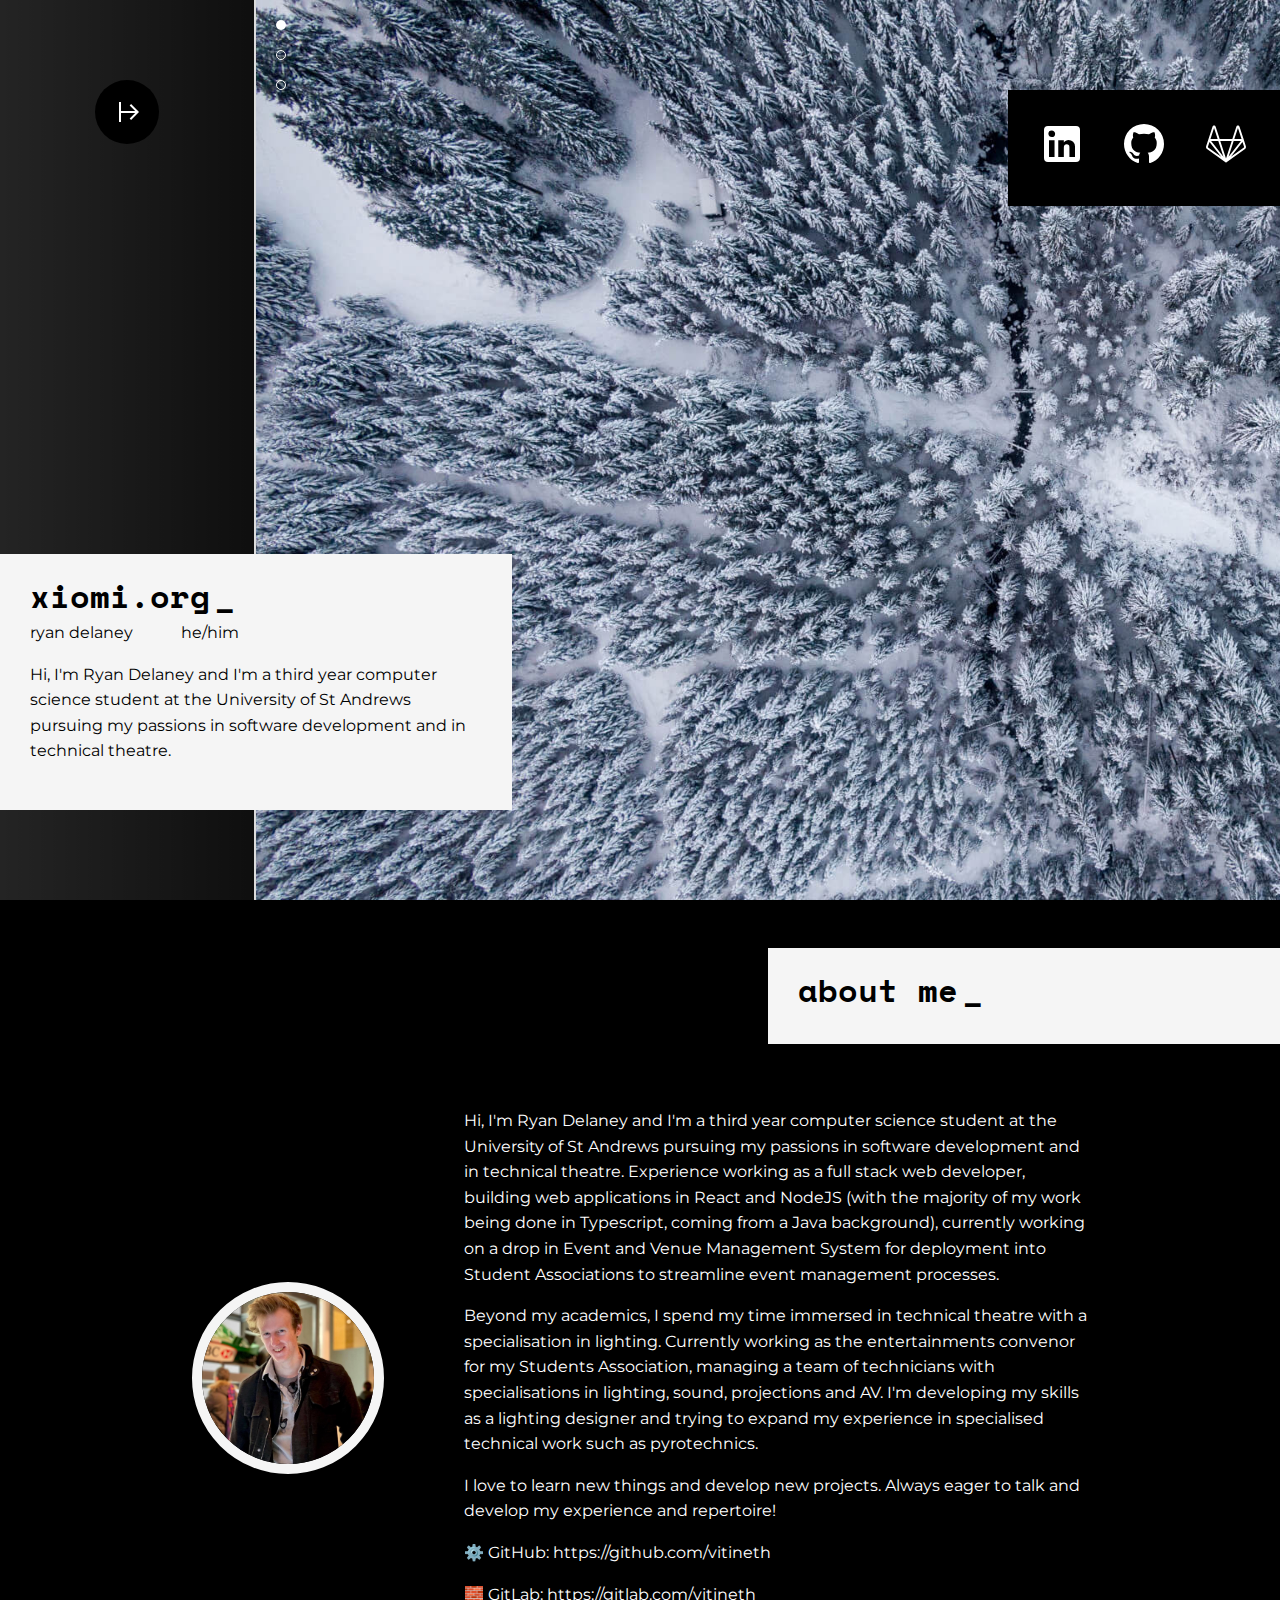
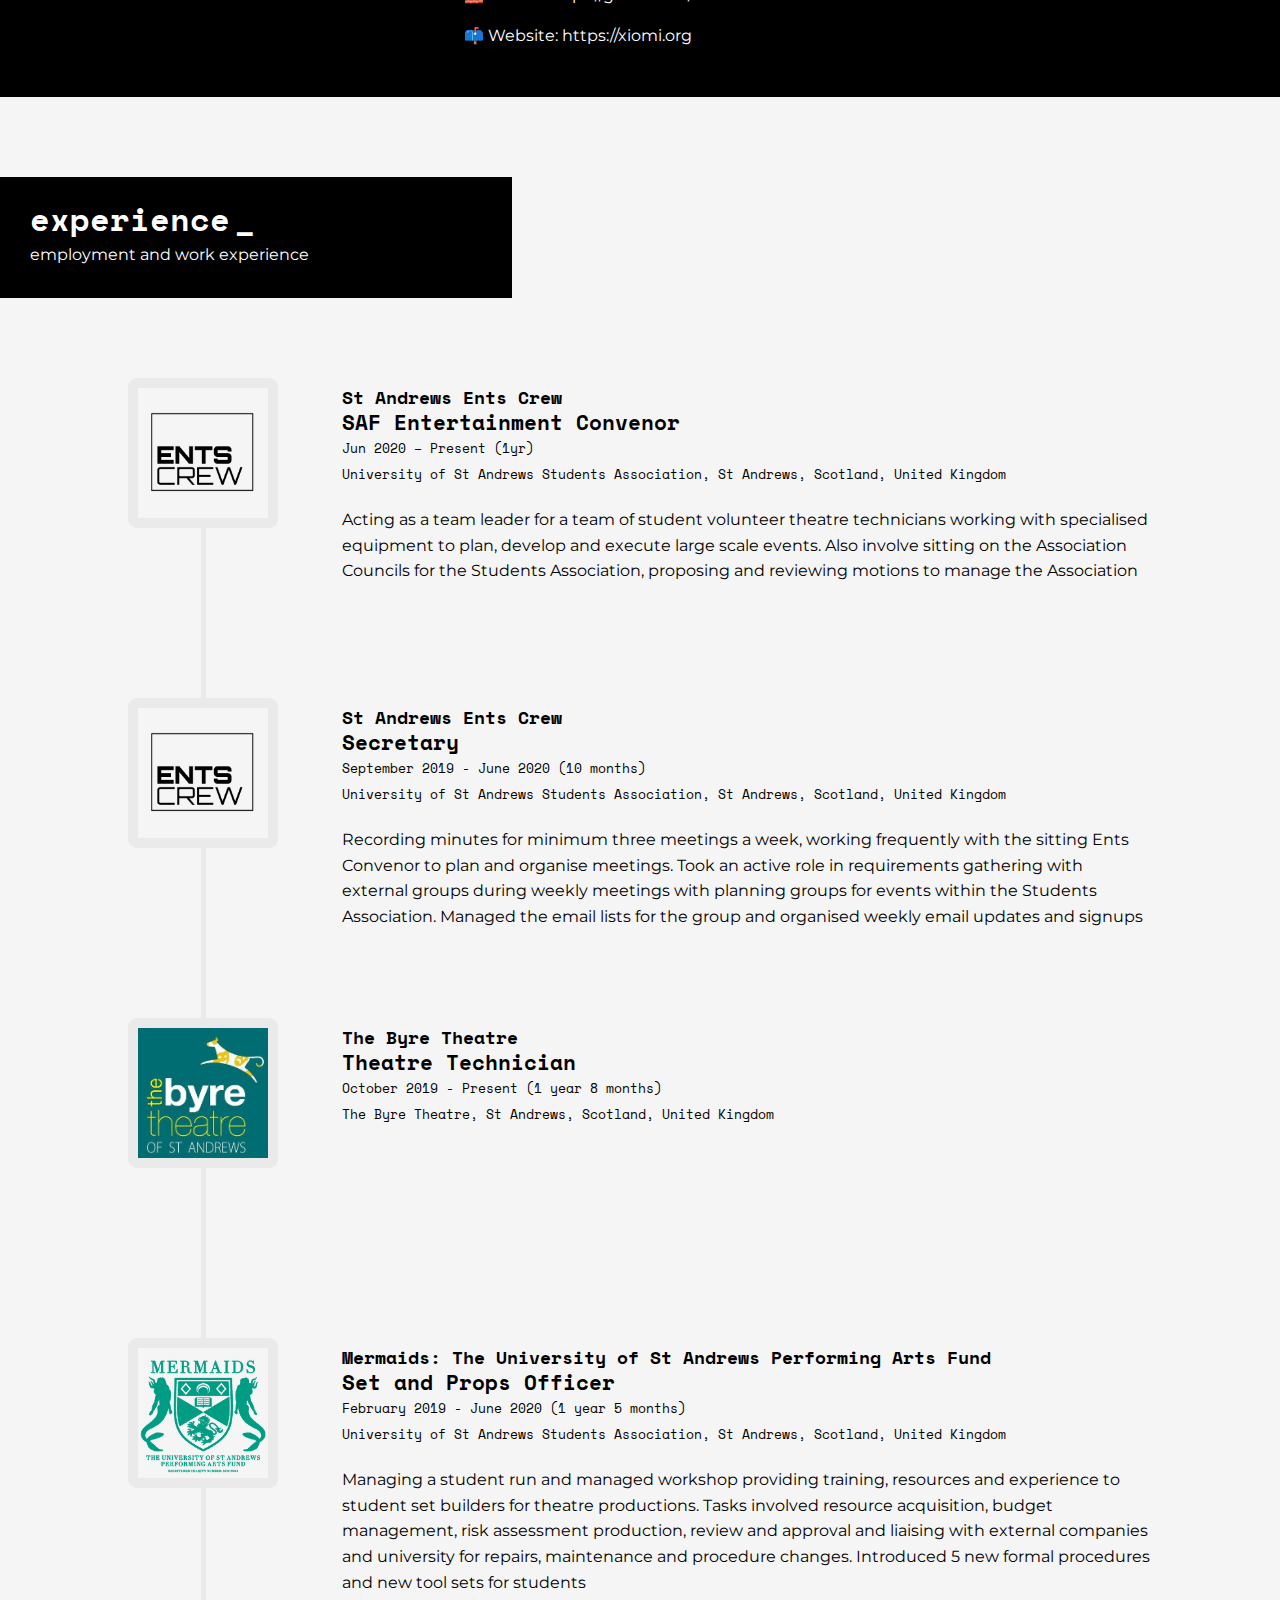
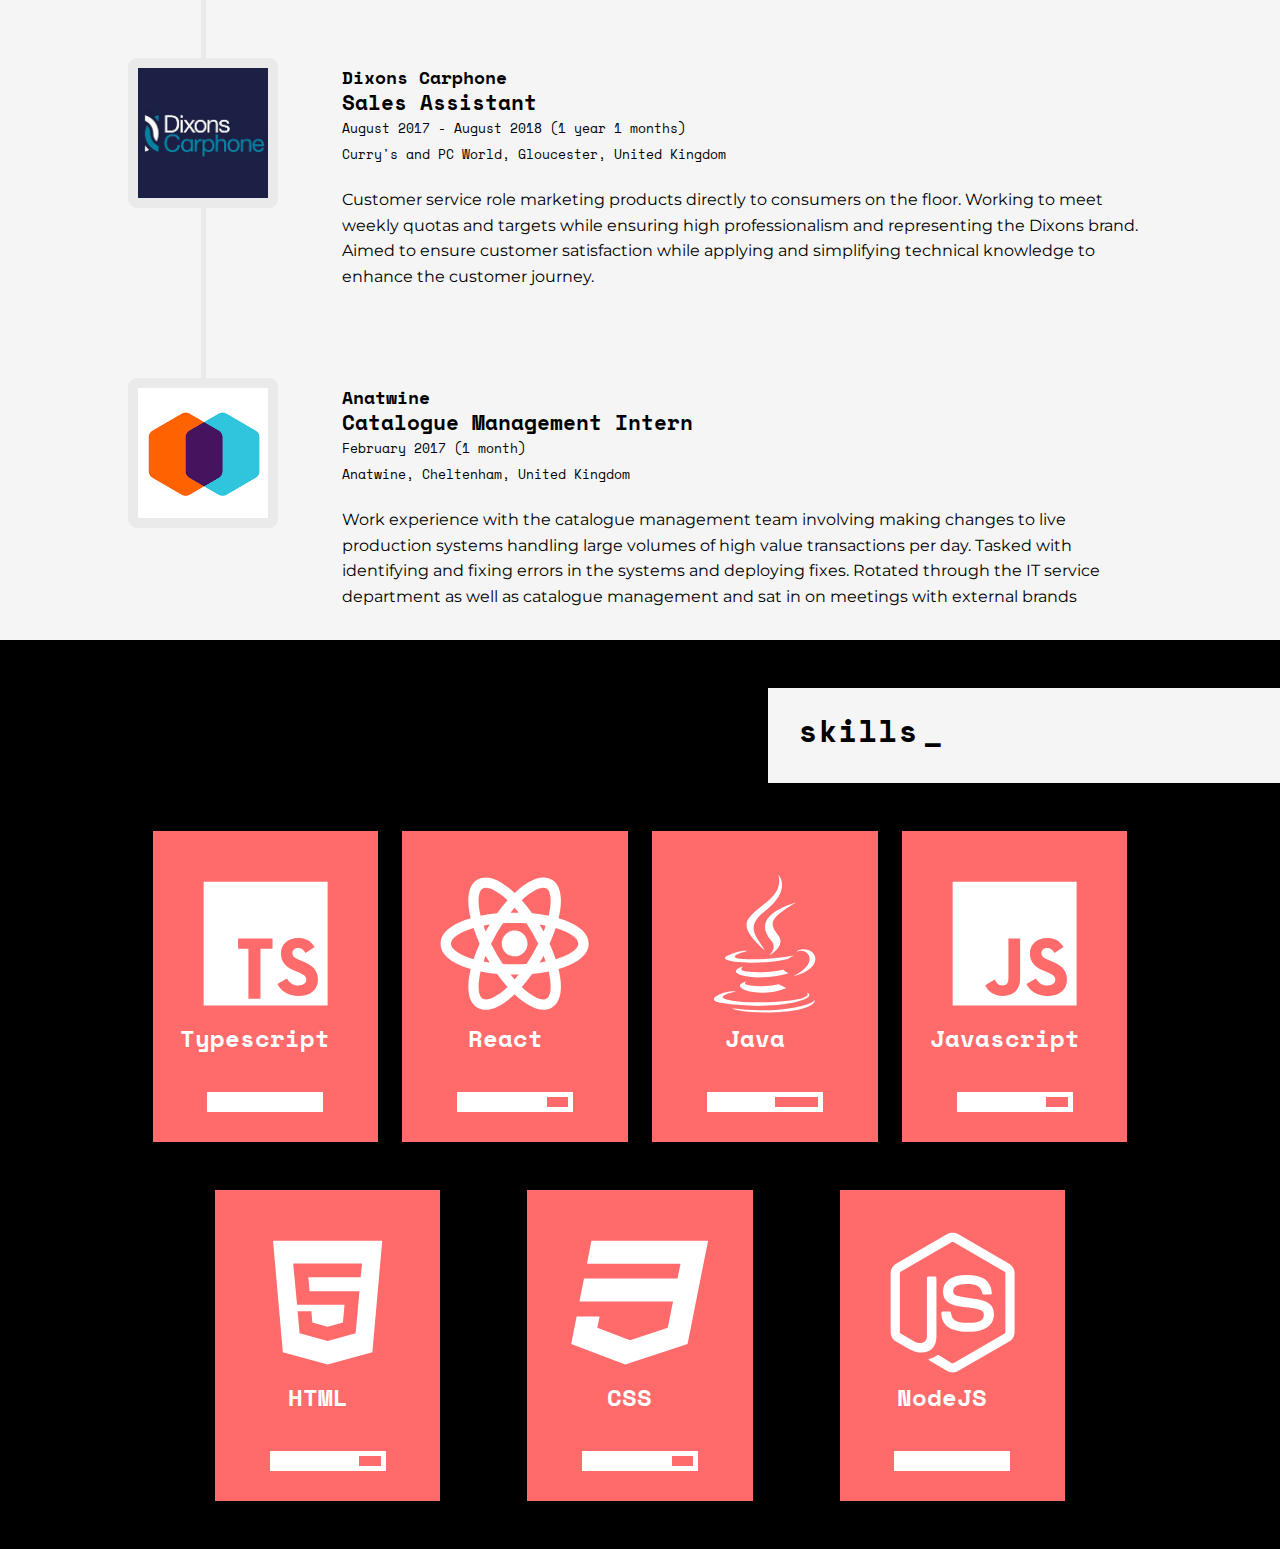
==== index.html @ 81f45e7d "initial import" ====
<!DOCTYPE html>

<html lang="en">

<head>
    <title>xiomi.org</title>
    <meta name="viewport" content="width=device-width, initial-scale=1">
    <link rel="stylesheet" href="css/index.css" />
    <link rel="preconnect" href="https://fonts.gstatic.com">
    <link href="https://fonts.googleapis.com/css2?family=Montserrat&family=Space+Mono:wght@400;700&display=swap"
        rel="stylesheet">

    <meta name="description"
        content="The landing page for xiomi.org, containing internal links to services and outbound links to externally provided systems and resources">

    <link rel="apple-touch-icon" sizes="180x180" href="/icons/apple-touch-icon.png?">
    <link rel="icon" type="image/png" sizes="32x32" href="/icons/favicon-32x32.png">
    <link rel="icon" type="image/png" sizes="16x16" href="/icons/favicon-16x16.png">
    <link rel="manifest" href="/icons/site.webmanifest">
    <link rel="mask-icon" href="/icons/safari-pinned-tab.svg" color="#0e0e0f">
    <link rel="shortcut icon" href="/icons/favicon.ico">
    <meta name="msapplication-TileColor" content="#0e0e0f">
    <meta name="msapplication-config" content="/icons/browserconfig.xml">
    <meta name="theme-color" content="#0e0e0f">

    <!-- Global site tag (gtag.js) - Google Analytics -->
    <!-- I got curious about visits because my stats were higher than expecting, hoping this will shed some light -->
    <script async src="https://www.googletagmanager.com/gtag/js?id=G-G4LJTQY73Q"></script>
    <script src="/js/gtm.js"></script>
</head>

<body>
    <div class="page home">
        <div class="carousel">
            <div class="cards">
                <div class="card next" data-link="card2" style="background-image: url('img/header-keyboard.png');">
                    <div class="arrow" onclick="change()">
                        <svg style="width:24px;height:24px" viewBox="0 0 20 24">
                            <path fill="white"
                                d="M4,2H2V22H4V13H18.17L12.67,18.5L14.08,19.92L22,12L14.08,4.08L12.67,5.5L18.17,11H4V2Z" />
                        </svg>
                    </div>
                    <div class="gradient"></div>
                    <div class="crossfade"></div>
                </div>
                <div class="card active" data-link="card1" style="background-image: url('img/header-winter.jpg');">
                    <div class="crossfade"></div>
                    <div class="dots">
                        <div class="dot active" data-link="card1"></div>
                        <div class="dot" data-link="card2"></div>
                        <div class="dot" data-link="card3"></div>
                    </div>
                </div>
            </div>
        </div>
        <div class="block">
            <h1 class="block">xiomi.org<span class="cursor">_</span></h1>
            <div class="small">
                <div>ryan delaney</div>
                <div>he/him</div>
            </div>
            <p>
                Hi, I'm Ryan Delaney and I'm a third year computer science student at the University of St Andrews
                pursuing my passions in software development and in technical theatre.
            </p>
        </div>
        <div class="links">
            <a aria-label="External link to LinkedIn, link body is a linkedin logo" href="https://linkedin.com/in/ryanjdelaney">
                <svg viewBox="0 0 24 24">
                    <path fill="currentColor"
                        d="M19 3A2 2 0 0 1 21 5V19A2 2 0 0 1 19 21H5A2 2 0 0 1 3 19V5A2 2 0 0 1 5 3H19M18.5 18.5V13.2A3.26 3.26 0 0 0 15.24 9.94C14.39 9.94 13.4 10.46 12.92 11.24V10.13H10.13V18.5H12.92V13.57C12.92 12.8 13.54 12.17 14.31 12.17A1.4 1.4 0 0 1 15.71 13.57V18.5H18.5M6.88 8.56A1.68 1.68 0 0 0 8.56 6.88C8.56 5.95 7.81 5.19 6.88 5.19A1.69 1.69 0 0 0 5.19 6.88C5.19 7.81 5.95 8.56 6.88 8.56M8.27 18.5V10.13H5.5V18.5H8.27Z" />
                </svg>
            </a>
            <a aria-label="External link to GitHub, link body is a github logo" href="https://github.com/vitineth">
                <svg viewBox="0 0 24 24">
                    <path fill="currentColor"
                        d="M12,2A10,10 0 0,0 2,12C2,16.42 4.87,20.17 8.84,21.5C9.34,21.58 9.5,21.27 9.5,21C9.5,20.77 9.5,20.14 9.5,19.31C6.73,19.91 6.14,17.97 6.14,17.97C5.68,16.81 5.03,16.5 5.03,16.5C4.12,15.88 5.1,15.9 5.1,15.9C6.1,15.97 6.63,16.93 6.63,16.93C7.5,18.45 8.97,18 9.54,17.76C9.63,17.11 9.89,16.67 10.17,16.42C7.95,16.17 5.62,15.31 5.62,11.5C5.62,10.39 6,9.5 6.65,8.79C6.55,8.54 6.2,7.5 6.75,6.15C6.75,6.15 7.59,5.88 9.5,7.17C10.29,6.95 11.15,6.84 12,6.84C12.85,6.84 13.71,6.95 14.5,7.17C16.41,5.88 17.25,6.15 17.25,6.15C17.8,7.5 17.45,8.54 17.35,8.79C18,9.5 18.38,10.39 18.38,11.5C18.38,15.32 16.04,16.16 13.81,16.41C14.17,16.72 14.5,17.33 14.5,18.26C14.5,19.6 14.5,20.68 14.5,21C14.5,21.27 14.66,21.59 15.17,21.5C19.14,20.16 22,16.42 22,12A10,10 0 0,0 12,2Z" />
                </svg>
            </a>
            <a aria-label="External link to GitLab, link body is a gitlab logo" href="https://gitlab.com/vitineth">
                <svg viewBox="0 0 24 24">
                    <path fill="currentColor"
                        d="M21.94 13.11L20.89 9.89C20.89 9.86 20.88 9.83 20.87 9.8L18.76 3.32C18.65 3 18.33 2.75 17.96 2.75C17.6 2.75 17.28 3 17.17 3.33L15.17 9.5H8.84L6.83 3.33C6.72 3 6.4 2.75 6.04 2.75H6.04C5.67 2.75 5.35 3 5.24 3.33L3.13 9.82C3.13 9.82 3.13 9.83 3.13 9.83L2.06 13.11C1.9 13.61 2.07 14.15 2.5 14.45L11.72 21.16C11.89 21.28 12.11 21.28 12.28 21.15L21.5 14.45C21.93 14.15 22.1 13.61 21.94 13.11M8.15 10.45L10.72 18.36L4.55 10.45M13.28 18.37L15.75 10.78L15.85 10.45H19.46L13.87 17.61M17.97 3.94L19.78 9.5H16.16M14.86 10.45L13.07 15.96L12 19.24L9.14 10.45M6.03 3.94L7.84 9.5H4.23M3.05 13.69C2.96 13.62 2.92 13.5 2.96 13.4L3.75 10.97L9.57 18.42M20.95 13.69L14.44 18.42L14.46 18.39L20.25 10.97L21.04 13.4C21.08 13.5 21.04 13.62 20.95 13.69" />
                </svg>
            </a>
        </div>
    </div>
    <div class="divider">
        <div class="block">
            <h1 class="block">about me<span class="cursor">_</span></h1>
        </div>
        <div class="content">
            <img src="img/profile.png" alt="Profile Picture: picture of a male smiling with blonde hair in warm orange lighting, black coat and gray shirt" />
            <div class="right">
                <p>
                    Hi, I'm Ryan Delaney and I'm a third year computer science student at the University of St Andrews
                    pursuing my passions in software development and in technical theatre. Experience working as a full
                    stack web developer, building web applications in React and NodeJS (with the majority of my work
                    being
                    done in Typescript, coming from a Java background), currently working on a drop in Event and Venue
                    Management System for deployment into Student Associations to streamline event management processes.
                </p>

                <p>
                    Beyond my academics, I spend my time immersed in technical theatre with a specialisation in
                    lighting.
                    Currently working as the entertainments convenor for my Students Association, managing a team of
                    technicians with specialisations in lighting, sound, projections and AV. I'm developing my skills as
                    a
                    lighting designer and trying to expand my experience in specialised technical work such as
                    pyrotechnics.
                </p>
                <p>
                    I love to learn new things and develop new projects. Always eager to talk and develop my experience
                    and
                    repertoire!
                </p>
                <p>
                    ⚙️ GitHub: https://github.com/vitineth
                </p>
                <p>
                    🧱 GitLab: https://gitlab.com/vitineth
                </p>
                <p>
                    📫 Website: https://xiomi.org
                </p>
            </div>
        </div>
    </div>
    <div class="page experience">
        <div class="block">
            <h1 class="block">experience<span class="cursor">_</span></h1>
            <div class="small">
                <div>employment and work experience</div>
            </div>
        </div>
        <div class="entry">
            <img src="img/ents-crew.png" alt="Ents Crew Logo: The words 'Ents Crew' in geometric font inside a black bordered rectangle" />
            <div class="line"></div>
            <div class="detail">
                <div class="position">
                    <div class="business">St Andrews Ents Crew</div>
                    <div class="position">SAF Entertainment Convenor</div>
                    <div class="duration">Jun 2020 – Present <span>(1yr)</span></div>
                    <div class="location">University of St Andrews Students Association, St Andrews, Scotland, United
                        Kingdom</div>
                </div>
                <div class="description">
                    Acting as a team leader for a team of student volunteer theatre technicians working with specialised
                    equipment to plan, develop and execute large scale events. Also involve sitting on the Association
                    Councils for the Students Association, proposing and reviewing motions to manage the Association
                </div>
            </div>
        </div>
        <div class="entry">
            <img src="img/ents-crew.png" alt="Ents Crew Logo: The words 'Ents Crew' in geometric font inside a black bordered rectangle" />
            <div class="line"></div>
            <div class="detail">
                <div class="position">
                    <div class="business">St Andrews Ents Crew</div>
                    <div class="position">Secretary</div>
                    <div class="duration">September 2019 - June 2020 <span>(10 months)</span></div>
                    <div class="location">University of St Andrews Students Association, St Andrews, Scotland, United
                        Kingdom</div>
                </div>
                <div class="description">
                    Recording minutes for minimum three meetings a week, working frequently with the sitting Ents
                    Convenor to plan and organise meetings. Took an active role in requirements gathering with external
                    groups during weekly meetings with planning groups for events within the Students Association.
                    Managed the email lists for the group and organised weekly email updates and signups
                </div>
            </div>
        </div>
        <div class="entry">
            <img src="img/byre.png" alt="Byre Theatre Logo: the words 'the byre theatre of st andrews' in white and green on a dark blue background and an simple illustration of an animal jumping over the text" />
            <div class="line"></div>
            <div class="detail">
                <div class="position">
                    <div class="business">The Byre Theatre</div>
                    <div class="position">Theatre Technician</div>
                    <div class="duration">October 2019 - Present <span>(1 year 8 months)</span></div>
                    <div class="location">The Byre Theatre, St Andrews, Scotland, United
                        Kingdom</div>
                </div>
                <div class="description"></div>
            </div>
        </div>
        <div class="entry">
            <img src="img/mermaids.png" alt="Mermaids Logo: the words Mermaids with the crest of the University of St Andrews bordered by two mermaids beneath" />
            <div class="line"></div>
            <div class="detail">
                <div class="position">
                    <div class="business">Mermaids: The University of St Andrews Performing Arts Fund</div>
                    <div class="position">Set and Props Officer</div>
                    <div class="duration">February 2019 - June 2020 <span>(1 year 5 months)</span></div>
                    <div class="location">University of St Andrews Students Association, St Andrews, Scotland, United
                        Kingdom</div>
                </div>
                <div class="description">
                    Managing a student run and managed workshop providing training, resources and experience to student
                    set builders for theatre productions. Tasks involved resource acquisition, budget management, risk
                    assessment production, review and approval and liaising with external companies and university for
                    repairs, maintenance and procedure changes. Introduced 5 new formal procedures and new tool sets for
                    students
                </div>
            </div>
        </div>
        <div class="entry">
            <img src="img/dixons.png" alt="Dixons Carphone Logo: the words Dixons Carphone in white and blue respectively and an illustration of lines in the two colours to the left" />
            <div class="line"></div>
            <div class="detail">
                <div class="position">
                    <div class="business">Dixons Carphone</div>
                    <div class="position">Sales Assistant</div>
                    <div class="duration">August 2017 - August 2018 <span>(1 year 1 months)</span></div>
                    <div class="location">Curry's and PC World, Gloucester, United Kingdom</div>
                </div>
                <div class="description">
                    Customer service role marketing products directly to consumers on the floor. Working to meet weekly
                    quotas and targets while ensuring high professionalism and representing the Dixons brand. Aimed to
                    ensure customer satisfaction while applying and simplifying technical knowledge to enhance the
                    customer journey.
                </div>
            </div>
        </div>
        <div class="entry">
            <img src="img/anatwine.png" alt="Anatwine Logo: two hexagons, one in orange an one in blue side by side with a portion overlapping in deep purple" />
            <div class="line"></div>
            <div class="detail">
                <div class="position">
                    <div class="business">Anatwine</div>
                    <div class="position">Catalogue Management Intern</div>
                    <div class="duration">February 2017 <span>(1 month)</span></div>
                    <div class="location">Anatwine, Cheltenham, United Kingdom</div>
                </div>
                <div class="description">
                    Work experience with the catalogue management team involving making changes to live production
                    systems handling large volumes of high value transactions per day. Tasked with identifying and
                    fixing errors in the systems and deploying fixes. Rotated through the IT service department as well
                    as catalogue management and sat in on meetings with external brands
                </div>
            </div>
        </div>
    </div>
    <div class="page skills">
        <div class="block">
            <h1 class="block">skills<span class="cursor">_</span></h1>
        </div>

        <div class="boxes">
            <div class="box">
                <svg viewBox="0 0 24 24">
                    <path fill="currentColor"
                        d="M3,3H21V21H3V3M13.71,17.86C14.21,18.84 15.22,19.59 16.8,19.59C18.4,19.59 19.6,18.76 19.6,17.23C19.6,15.82 18.79,15.19 17.35,14.57L16.93,14.39C16.2,14.08 15.89,13.87 15.89,13.37C15.89,12.96 16.2,12.64 16.7,12.64C17.18,12.64 17.5,12.85 17.79,13.37L19.1,12.5C18.55,11.54 17.77,11.17 16.7,11.17C15.19,11.17 14.22,12.13 14.22,13.4C14.22,14.78 15.03,15.43 16.25,15.95L16.67,16.13C17.45,16.47 17.91,16.68 17.91,17.26C17.91,17.74 17.46,18.09 16.76,18.09C15.93,18.09 15.45,17.66 15.09,17.06L13.71,17.86M13,11.25H8V12.75H9.5V20H11.25V12.75H13V11.25Z" />
                </svg>
                <h2>Typescript<span class="cursor">_</span></h2>
                <div class="meter m5"></div>
            </div>
            <div class="box">
                <svg viewBox="0 0 24 24">
                    <path fill="currentColor"
                        d="M12,10.11C13.03,10.11 13.87,10.95 13.87,12C13.87,13 13.03,13.85 12,13.85C10.97,13.85 10.13,13 10.13,12C10.13,10.95 10.97,10.11 12,10.11M7.37,20C8,20.38 9.38,19.8 10.97,18.3C10.45,17.71 9.94,17.07 9.46,16.4C8.64,16.32 7.83,16.2 7.06,16.04C6.55,18.18 6.74,19.65 7.37,20M8.08,14.26L7.79,13.75C7.68,14.04 7.57,14.33 7.5,14.61C7.77,14.67 8.07,14.72 8.38,14.77C8.28,14.6 8.18,14.43 8.08,14.26M14.62,13.5L15.43,12L14.62,10.5C14.32,9.97 14,9.5 13.71,9.03C13.17,9 12.6,9 12,9C11.4,9 10.83,9 10.29,9.03C10,9.5 9.68,9.97 9.38,10.5L8.57,12L9.38,13.5C9.68,14.03 10,14.5 10.29,14.97C10.83,15 11.4,15 12,15C12.6,15 13.17,15 13.71,14.97C14,14.5 14.32,14.03 14.62,13.5M12,6.78C11.81,7 11.61,7.23 11.41,7.5C11.61,7.5 11.8,7.5 12,7.5C12.2,7.5 12.39,7.5 12.59,7.5C12.39,7.23 12.19,7 12,6.78M12,17.22C12.19,17 12.39,16.77 12.59,16.5C12.39,16.5 12.2,16.5 12,16.5C11.8,16.5 11.61,16.5 11.41,16.5C11.61,16.77 11.81,17 12,17.22M16.62,4C16,3.62 14.62,4.2 13.03,5.7C13.55,6.29 14.06,6.93 14.54,7.6C15.36,7.68 16.17,7.8 16.94,7.96C17.45,5.82 17.26,4.35 16.62,4M15.92,9.74L16.21,10.25C16.32,9.96 16.43,9.67 16.5,9.39C16.23,9.33 15.93,9.28 15.62,9.23C15.72,9.4 15.82,9.57 15.92,9.74M17.37,2.69C18.84,3.53 19,5.74 18.38,8.32C20.92,9.07 22.75,10.31 22.75,12C22.75,13.69 20.92,14.93 18.38,15.68C19,18.26 18.84,20.47 17.37,21.31C15.91,22.15 13.92,21.19 12,19.36C10.08,21.19 8.09,22.15 6.62,21.31C5.16,20.47 5,18.26 5.62,15.68C3.08,14.93 1.25,13.69 1.25,12C1.25,10.31 3.08,9.07 5.62,8.32C5,5.74 5.16,3.53 6.62,2.69C8.09,1.85 10.08,2.81 12,4.64C13.92,2.81 15.91,1.85 17.37,2.69M17.08,12C17.42,12.75 17.72,13.5 17.97,14.26C20.07,13.63 21.25,12.73 21.25,12C21.25,11.27 20.07,10.37 17.97,9.74C17.72,10.5 17.42,11.25 17.08,12M6.92,12C6.58,11.25 6.28,10.5 6.03,9.74C3.93,10.37 2.75,11.27 2.75,12C2.75,12.73 3.93,13.63 6.03,14.26C6.28,13.5 6.58,12.75 6.92,12M15.92,14.26C15.82,14.43 15.72,14.6 15.62,14.77C15.93,14.72 16.23,14.67 16.5,14.61C16.43,14.33 16.32,14.04 16.21,13.75L15.92,14.26M13.03,18.3C14.62,19.8 16,20.38 16.62,20C17.26,19.65 17.45,18.18 16.94,16.04C16.17,16.2 15.36,16.32 14.54,16.4C14.06,17.07 13.55,17.71 13.03,18.3M8.08,9.74C8.18,9.57 8.28,9.4 8.38,9.23C8.07,9.28 7.77,9.33 7.5,9.39C7.57,9.67 7.68,9.96 7.79,10.25L8.08,9.74M10.97,5.7C9.38,4.2 8,3.62 7.37,4C6.74,4.35 6.55,5.82 7.06,7.96C7.83,7.8 8.64,7.68 9.46,7.6C9.94,6.93 10.45,6.29 10.97,5.7Z" />
                </svg>
                <h2>React<span class="cursor">_</span></h2>
                <div class="meter m4"></div>
            </div>
            <div class="box">
                <svg viewBox="0 0 24 24">
                    <path fill="currentColor"
                        d="M16.5,6.08C16.5,6.08 9.66,7.79 12.94,11.56C13.91,12.67 12.69,13.67 12.69,13.67C12.69,13.67 15.14,12.42 14,10.82C12.94,9.35 12.14,8.62 16.5,6.08M12.03,7.28C16.08,4.08 14,2 14,2C14.84,5.3 11.04,6.3 9.67,8.36C8.73,9.76 10.13,11.27 12,13C11.29,11.3 8.78,9.84 12.03,7.28M9.37,17.47C6.29,18.33 11.25,20.1 15.16,18.43C14.78,18.28 14.41,18.1 14.06,17.89C12.7,18.2 11.3,18.26 9.92,18.07C8.61,17.91 9.37,17.47 9.37,17.47M14.69,15.79C12.94,16.17 11.13,16.26 9.35,16.05C8.04,15.92 8.9,15.28 8.9,15.28C5.5,16.41 10.78,17.68 15.5,16.3C15.21,16.19 14.93,16 14.69,15.79M18.11,19.09C18.11,19.09 18.68,19.56 17.5,19.92C15.22,20.6 8.07,20.81 6.09,19.95C5.38,19.64 6.72,19.21 7.14,19.12C7.37,19.06 7.6,19.04 7.83,19.04C7.04,18.5 2.7,20.14 5.64,20.6C13.61,21.9 20.18,20 18.11,19.09M15.37,14.23C15.66,14.04 15.97,13.88 16.29,13.74C16.29,13.74 14.78,14 13.27,14.14C11.67,14.3 10.06,14.32 8.46,14.2C6.11,13.89 9.75,13 9.75,13C8.65,13 7.57,13.26 6.59,13.75C4.54,14.75 11.69,15.2 15.37,14.23M16.27,16.65C16.25,16.69 16.23,16.72 16.19,16.75C21.2,15.44 19.36,12.11 16.96,12.94C16.83,13 16.72,13.08 16.65,13.19C16.79,13.14 16.93,13.1 17.08,13.07C18.28,12.83 20,14.7 16.27,16.65M16.4,21.26C13.39,21.78 10.31,21.82 7.28,21.4C7.28,21.4 7.74,21.78 10.09,21.93C13.69,22.16 19.22,21.8 19.35,20.1C19.38,20.11 19.12,20.75 16.4,21.26Z" />
                </svg>
                <h2>Java<span class="cursor">_</span></h2>
                <div class="meter m3"></div>
            </div>
            <div class="box">
                <svg viewBox="0 0 24 24">
                    <path fill="currentColor"
                        d="M3,3H21V21H3V3M7.73,18.04C8.13,18.89 8.92,19.59 10.27,19.59C11.77,19.59 12.8,18.79 12.8,17.04V11.26H11.1V17C11.1,17.86 10.75,18.08 10.2,18.08C9.62,18.08 9.38,17.68 9.11,17.21L7.73,18.04M13.71,17.86C14.21,18.84 15.22,19.59 16.8,19.59C18.4,19.59 19.6,18.76 19.6,17.23C19.6,15.82 18.79,15.19 17.35,14.57L16.93,14.39C16.2,14.08 15.89,13.87 15.89,13.37C15.89,12.96 16.2,12.64 16.7,12.64C17.18,12.64 17.5,12.85 17.79,13.37L19.1,12.5C18.55,11.54 17.77,11.17 16.7,11.17C15.19,11.17 14.22,12.13 14.22,13.4C14.22,14.78 15.03,15.43 16.25,15.95L16.67,16.13C17.45,16.47 17.91,16.68 17.91,17.26C17.91,17.74 17.46,18.09 16.76,18.09C15.93,18.09 15.45,17.66 15.09,17.06L13.71,17.86Z" />
                </svg>
                <h2>Javascript<span class="cursor">_</span></h2>
                <div class="meter m4"></div>
            </div>

            <div class="box">
                <svg viewBox="0 0 24 24">
                    <path fill="currentColor"
                        d="M12,17.56L16.07,16.43L16.62,10.33H9.38L9.2,8.3H16.8L17,6.31H7L7.56,12.32H14.45L14.22,14.9L12,15.5L9.78,14.9L9.64,13.24H7.64L7.93,16.43L12,17.56M4.07,3H19.93L18.5,19.2L12,21L5.5,19.2L4.07,3Z" />
                </svg>
                <h2>HTML<span class="cursor">_</span></h2>
                <div class="meter m4"></div>
            </div>
            <div class="box">
                <svg viewBox="0 0 24 24">
                    <path fill="currentColor"
                        d="M5,3L4.35,6.34H17.94L17.5,8.5H3.92L3.26,11.83H16.85L16.09,15.64L10.61,17.45L5.86,15.64L6.19,14H2.85L2.06,18L9.91,21L18.96,18L20.16,11.97L20.4,10.76L21.94,3H5Z" />
                </svg>
                <h2>CSS<span class="cursor">_</span></h2>
                <div class="meter m4"></div>
            </div>
            <div class="box">
                <svg viewBox="0 0 24 24">
                    <path fill="currentColor"
                        d="M12,1.85C11.73,1.85 11.45,1.92 11.22,2.05L3.78,6.35C3.3,6.63 3,7.15 3,7.71V16.29C3,16.85 3.3,17.37 3.78,17.65L5.73,18.77C6.68,19.23 7,19.24 7.44,19.24C8.84,19.24 9.65,18.39 9.65,16.91V8.44C9.65,8.32 9.55,8.22 9.43,8.22H8.5C8.37,8.22 8.27,8.32 8.27,8.44V16.91C8.27,17.57 7.59,18.22 6.5,17.67L4.45,16.5C4.38,16.45 4.34,16.37 4.34,16.29V7.71C4.34,7.62 4.38,7.54 4.45,7.5L11.89,3.21C11.95,3.17 12.05,3.17 12.11,3.21L19.55,7.5C19.62,7.54 19.66,7.62 19.66,7.71V16.29C19.66,16.37 19.62,16.45 19.55,16.5L12.11,20.79C12.05,20.83 11.95,20.83 11.88,20.79L10,19.65C9.92,19.62 9.84,19.61 9.79,19.64C9.26,19.94 9.16,20 8.67,20.15C8.55,20.19 8.36,20.26 8.74,20.47L11.22,21.94C11.46,22.08 11.72,22.15 12,22.15C12.28,22.15 12.54,22.08 12.78,21.94L20.22,17.65C20.7,17.37 21,16.85 21,16.29V7.71C21,7.15 20.7,6.63 20.22,6.35L12.78,2.05C12.55,1.92 12.28,1.85 12,1.85M14,8C11.88,8 10.61,8.89 10.61,10.39C10.61,12 11.87,12.47 13.91,12.67C16.34,12.91 16.53,13.27 16.53,13.75C16.53,14.58 15.86,14.93 14.3,14.93C12.32,14.93 11.9,14.44 11.75,13.46C11.73,13.36 11.64,13.28 11.53,13.28H10.57C10.45,13.28 10.36,13.37 10.36,13.5C10.36,14.74 11.04,16.24 14.3,16.24C16.65,16.24 18,15.31 18,13.69C18,12.08 16.92,11.66 14.63,11.35C12.32,11.05 12.09,10.89 12.09,10.35C12.09,9.9 12.29,9.3 14,9.3C15.5,9.3 16.09,9.63 16.32,10.66C16.34,10.76 16.43,10.83 16.53,10.83H17.5C17.55,10.83 17.61,10.81 17.65,10.76C17.69,10.72 17.72,10.66 17.7,10.6C17.56,8.82 16.38,8 14,8Z" />
                </svg>
                <h2>NodeJS<span class="cursor">_</span></h2>
                <div class="meter m5"></div>
            </div>
        </div>
    </div>

    <script src="js/index.js" defer></script>
</body>

</html>
---- css/index.css ----
body,
html {
  margin: 0;
  padding: 0;
  font-family: "Montserrat", sans-serif;
  line-height: 160%;
  background-color: #f5f5f5;
}

* {
  box-sizing: border-box;
}

h1,
h2,
h3,
h4,
h5,
h6 {
  font-family: "Space Mono", monospace;
  margin: 0;
}

div.block {
  background-color: #f5f5f5;
  padding: 30px;
  width: 40%;
}
div.block h1 {
  padding: 0;
  margin: 0;
  margin-bottom: 10px;
}
div.block .small {
  display: flex;
}
div.block .small > div {
  margin-right: 3pc;
}

@keyframes flash {
  0% {
    color: transparent;
  }
  25% {
    color: inherit;
  }
  50% {
    color: transparent;
  }
  75% {
    color: inherit;
  }
  100% {
    color: transparent;
  }
}
span.cursor {
  margin-left: 5px;
  animation-name: flash;
  animation-duration: 2s;
  animation-iteration-count: infinite;
  animation-timing-function: ease-in-out;
}

div.divider {
  background: black;
  color: white;
  position: relative;
}
div.divider > div.block {
  color: black;
  position: absolute;
  right: 0;
  top: 3pc;
}
div.divider > div.content {
  padding: 12pc 0;
  padding-bottom: 2pc;
  width: 70%;
  margin: 0 auto;
  display: flex;
  align-items: center;
}
div.divider > div.content img {
  width: 15vw;
  height: auto;
  border-radius: 100%;
  border: 10px solid #f5f5f5;
  margin-right: 5pc;
}

.page {
  width: 100%;
}
.page.home {
  position: relative;
}
.page.home div.block {
  position: absolute;
  bottom: 10%;
  min-height: 22%;
  z-index: 3;
}
.page.home div.links {
  background: black;
  position: absolute;
  right: 0;
  top: 10%;
  display: inline-block;
  padding: 30px;
  z-index: 3;
}
.page.home div.links a {
  color: white;
  text-decoration: none;
  margin-right: 30px;
}
.page.home div.links a:last-child {
  margin-right: 0;
}
.page.home div.links a svg {
  width: 3pc;
}
.page.home .carousel {
  width: 100%;
}
.page.home .carousel .cards {
  position: relative;
  width: 100%;
  height: 100vh;
  overflow: hidden;
  display: flex;
}
.page.home .carousel .cards .card {
  height: 100%;
  background-size: cover;
  position: relative;
}
.page.home .carousel .cards .card .crossfade {
  position: absolute;
  background-size: cover;
  top: 0;
  left: 0;
  width: 100%;
  height: 100%;
  z-index: 2;
  opacity: 0;
}
.page.home .carousel .cards .card.active {
  width: 80vw;
  display: inline-block;
}
.page.home .carousel .cards .card.active .dots {
  position: absolute;
  top: 20px;
  left: 20px;
  z-index: 4;
}
.page.home .carousel .cards .card.active .dots .dot {
  width: 10px;
  height: 10px;
  border: 1px solid white;
  border-radius: 100%;
  margin-bottom: 20px;
}
.page.home .carousel .cards .card.active .dots .dot.active {
  border-color: transparent;
  background-color: white;
}
.page.home .carousel .cards .card.next {
  width: 20vw;
  display: inline-flex;
  align-items: flex-start;
  justify-content: center;
  border-right: 2px solid gainsboro;
}
.page.home .carousel .cards .card.next > div.gradient {
  position: absolute;
  top: 0;
  left: 0;
  width: 100%;
  height: 100%;
  z-index: 3;
  background: linear-gradient(to left, rgba(0, 0, 0, 0.6), transparent);
}
.page.home .carousel .cards .card.next > div.arrow {
  z-index: 10;
  margin-top: 5pc;
  background-color: black;
  padding: 20px;
  border-radius: 100%;
  display: flex;
  align-items: center;
  justify-content: center;
  cursor: pointer;
}
.page.home .carousel .cards .card.next > div.arrow:hover {
  background-color: white;
}
.page.home .carousel .cards .card.next > div.arrow:hover svg path {
  fill: black;
}
.page.experience div.block {
  background-color: black;
  color: white;
  margin: 5pc 0;
}
.page.experience .entry {
  display: flex;
  width: 80%;
  margin: 0 auto;
  position: relative;
  min-height: 20pc;
  padding-bottom: 30px;
}
.page.experience .entry:last-child {
  min-height: unset;
}
.page.experience .entry:last-child .line {
  display: none;
}
.page.experience .entry > img {
  width: 150px;
  height: 150px;
  border: 10px solid #eaeaea;
  border-radius: 6%;
  margin-right: 4pc;
  z-index: 1;
  background: #f5f5f5;
}
.page.experience .entry .detail {
  margin-top: 7px;
}
.page.experience .entry .detail > .position {
  margin-bottom: 20px;
}
.page.experience .entry .detail > .position .business,
.page.experience .entry .detail > .position .position,
.page.experience .entry .detail > .position .duration,
.page.experience .entry .detail > .position .location {
  font-family: "Space Mono", monospace;
  font-size: 0.8em;
}
.page.experience .entry .detail > .position .business {
  font-weight: bold;
  font-size: 1.15em;
}
.page.experience .entry .detail > .position .position {
  font-weight: bold;
  font-size: 1.3em;
}
.page.experience .entry .line {
  position: absolute;
  height: 100%;
  width: 5px;
  background: #eaeaea;
  z-index: 0;
  left: calc((150px / 2) - (5px / 2));
}
.page.skills {
  display: flex;
  flex-direction: column;
  color: white;
  background: black;
}
.page.skills > div.block {
  align-self: flex-end;
  margin: 3pc 0;
  color: black;
}
.page.skills .boxes {
  display: flex;
  flex-direction: row;
  flex-wrap: wrap;
  justify-content: space-evenly;
  width: 80%;
  margin: 0 auto;
}
.page.skills .boxes .box {
  width: 22%;
  background: #ff6b6b;
  padding: 30px;
  display: flex;
  flex-direction: column;
  align-items: center;
  justify-content: center;
  margin-bottom: 3pc;
  transition: background 0.5s ease-in-out, color 0.5s ease-in-out;
}
.page.skills .boxes .box .cursor {
  visibility: hidden;
}
.page.skills .boxes .box:hover {
  background: white;
  color: black;
}
.page.skills .boxes .box:hover .cursor {
  visibility: visible;
}
.page.skills .boxes .box:hover .meter {
  border-color: black;
}
.page.skills .boxes .box:hover .meter::after {
  background: black;
}
.page.skills .boxes .box .meter {
  border: 5px solid;
  border-color: white;
  transition: border-color 0.5s ease-in-out;
  width: 70%;
  height: 20px;
  margin-top: 40px;
  position: relative;
}
.page.skills .boxes .box .meter::after {
  content: "";
  display: inline-block;
  height: 100%;
  top: 0;
  left: 0;
  position: absolute;
  background: white;
  transition: background 0.5s ease-in-out;
}
.page.skills .boxes .box .meter.m0::after {
  width: calc(20% * 0);
}
.page.skills .boxes .box .meter.m1::after {
  width: calc(20% * 1);
}
.page.skills .boxes .box .meter.m2::after {
  width: calc(20% * 2);
}
.page.skills .boxes .box .meter.m3::after {
  width: calc(20% * 3);
}
.page.skills .boxes .box .meter.m4::after {
  width: calc(20% * 4);
}
.page.skills .boxes .box .meter.m5::after {
  width: calc(20% * 5);
}
.page.skills .boxes .box h3 {
  margin-top: 20px;
}

@media screen and (max-width: 900px) {
  .page.skills .boxes .box {
    width: 30%;
  }
}
@media screen and (max-width: 635px) {
  .page.skills .boxes .box {
    width: 47%;
  }

  div.divider > div.content {
    flex-direction: column;
  }
  div.divider > div.content img {
    margin: 0;
    width: 30vw;
    margin-bottom: 20px;
  }

  .page.experience .entry img {
    width: 75px;
    height: 75px;
    border-width: 5px;
  }
  .page.experience .entry .line {
    left: calc((75px / 2) - (5px / 2));
  }

  div.block {
    width: 100%;
  }
}
@media screen and (max-width: 400px) {
  .page.skills .boxes .box {
    width: 95%;
  }
}
@media screen and (max-width: 360px) {
  .page.experience .entry {
    flex-direction: column;
    align-items: center;
  }
  .page.experience .entry img {
    margin: 0;
    width: 150px;
    height: 150px;
  }
  .page.experience .entry .line {
    display: none;
  }
}

/*# sourceMappingURL=index.css.map */
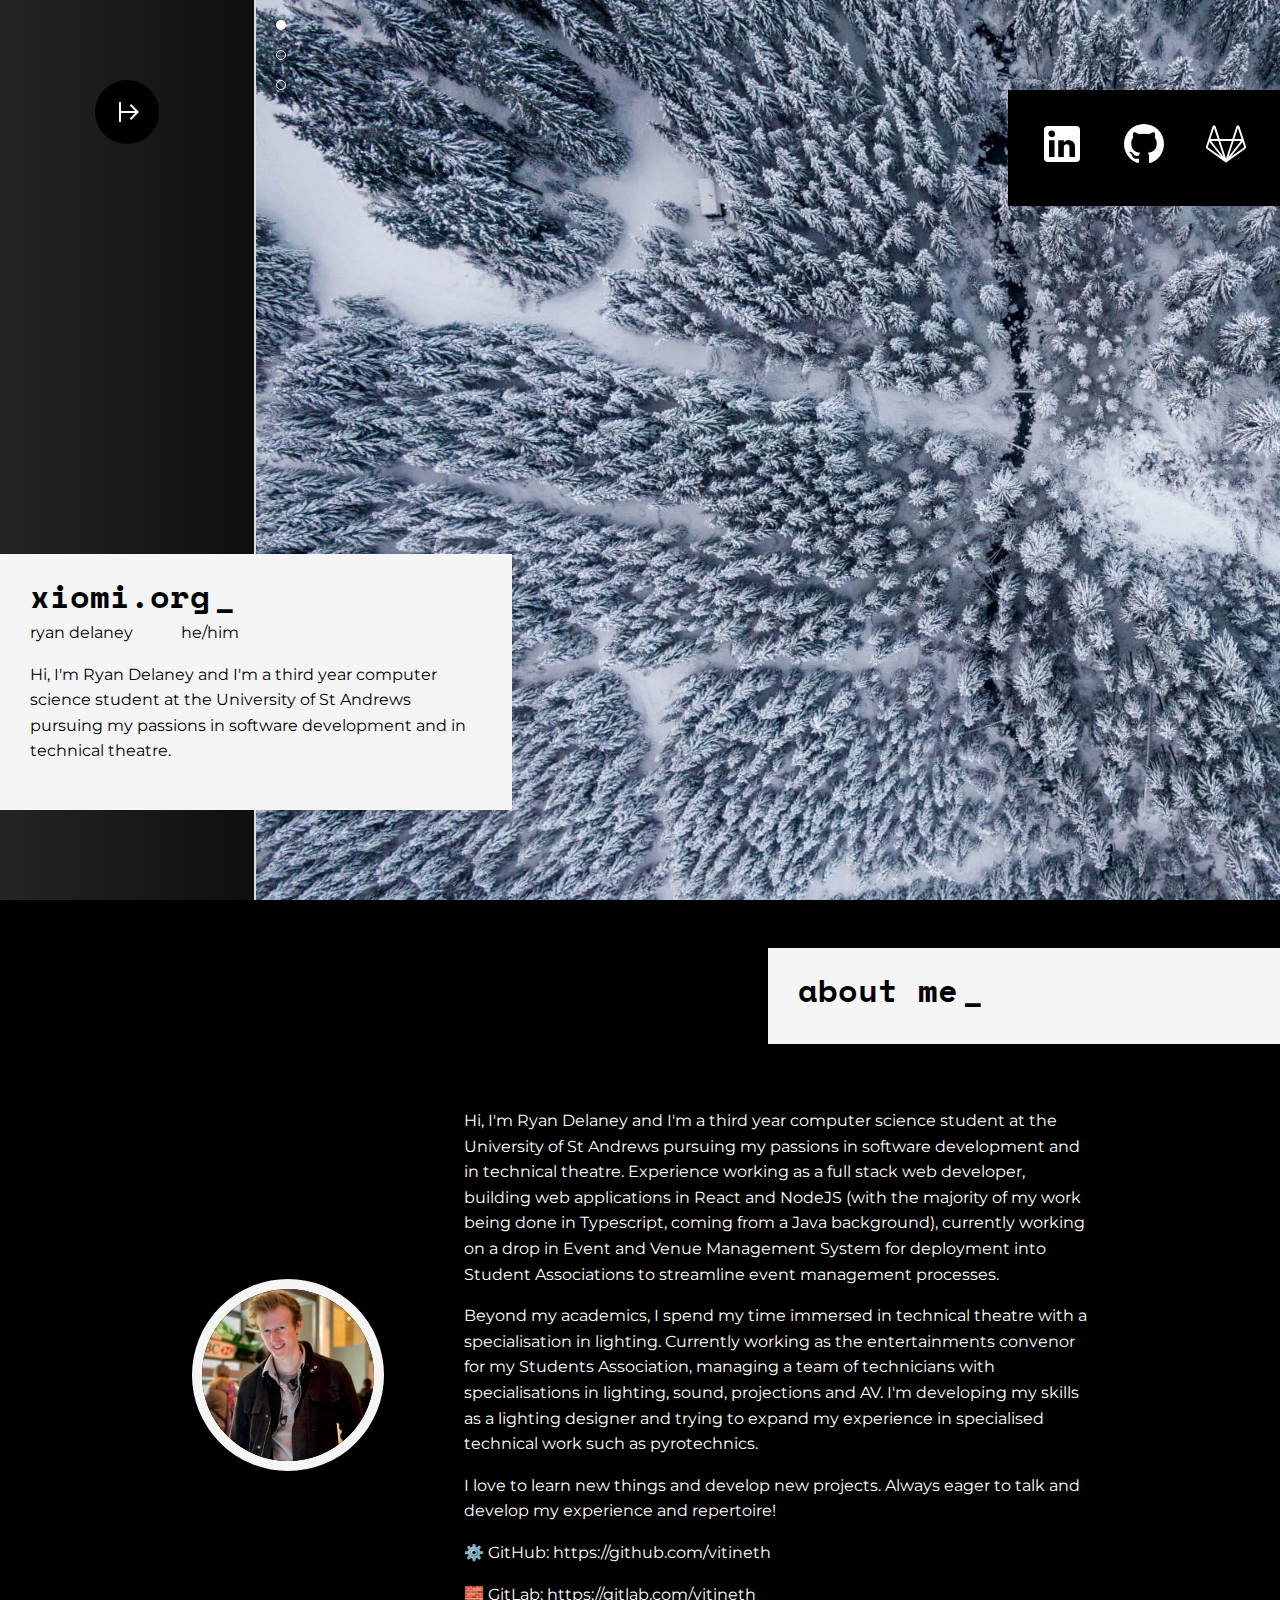
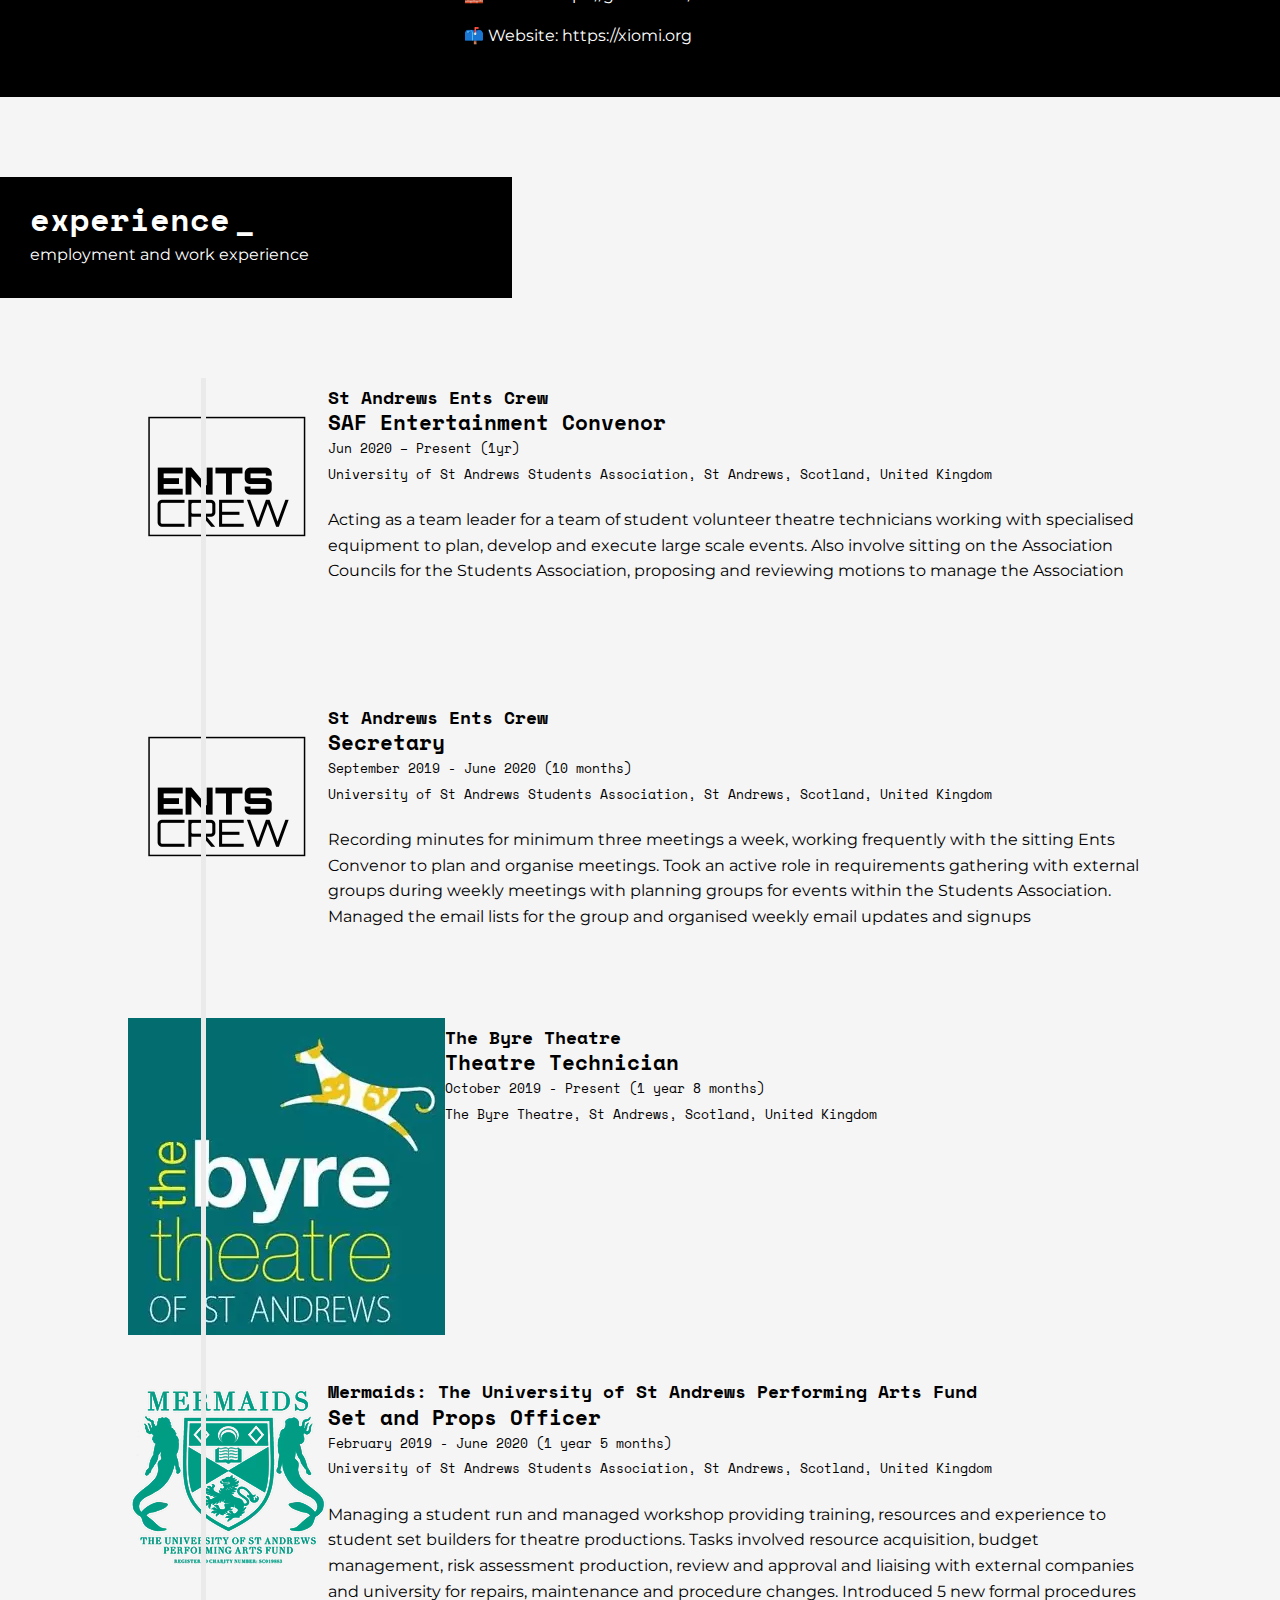
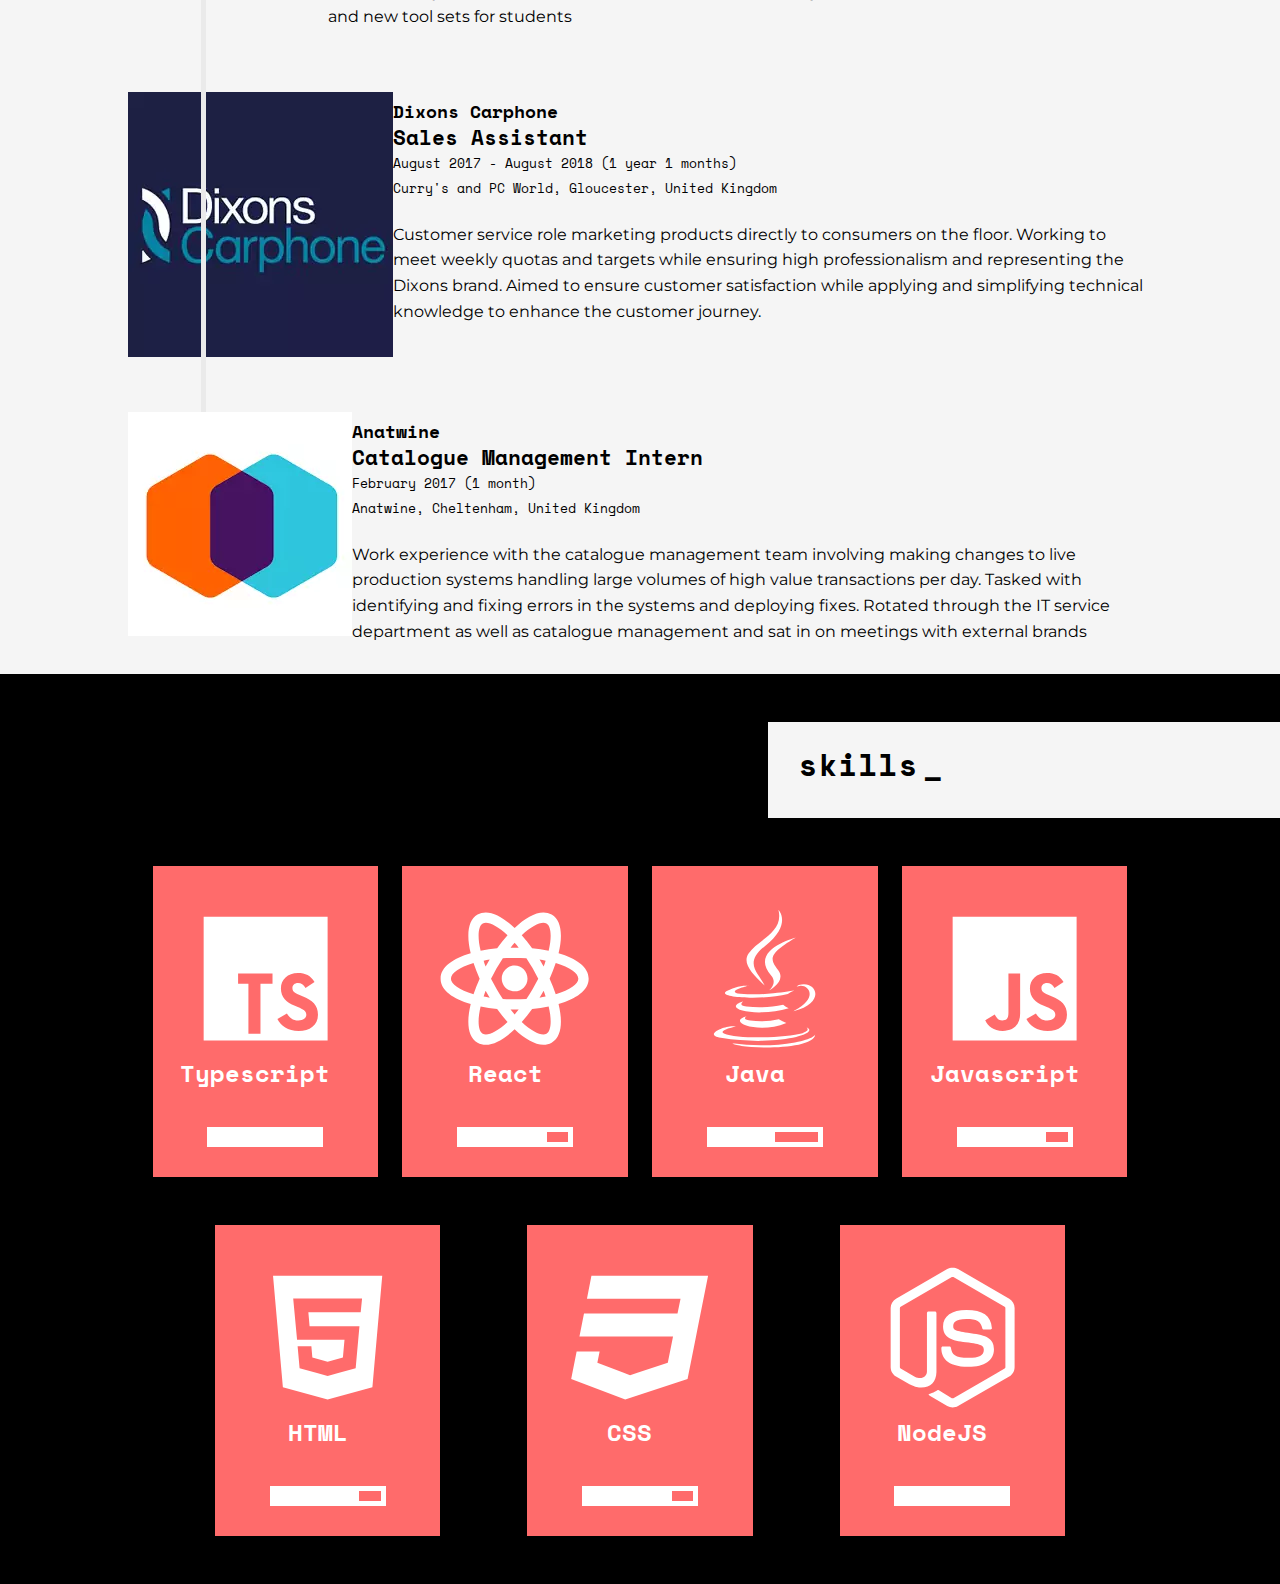
==== commit e7318c8c: "Adding webp support to nearly all images and backgrounds" ====
--- a/index.html
+++ b/index.html
@@ -34,7 +34,7 @@
         <div class="carousel">
             <div class="cards">
                 <div class="card next" data-link="card2" style="background-image: url('img/header-keyboard.png');">
-                    <div class="arrow" onclick="change()">
+                    <div class="arrow" id="change-back">
                         <svg style="width:24px;height:24px" viewBox="0 0 20 24">
                             <path fill="white"
                                 d="M4,2H2V22H4V13H18.17L12.67,18.5L14.08,19.92L22,12L14.08,4.08L12.67,5.5L18.17,11H4V2Z" />
@@ -90,7 +90,12 @@
             <h1 class="block">about me<span class="cursor">_</span></h1>
         </div>
         <div class="content">
-            <img src="img/profile.png" alt="Profile Picture: picture of a male smiling with blonde hair in warm orange lighting, black coat and gray shirt" />
+            <picture>
+                <source srcset="img/webp/profile.webp" type="image/webp">
+                <source srcset="img/profile.png" type="image/png"> 
+
+                <img src="img/profile.png" alt="Profile Picture: picture of a male smiling with blonde hair in warm orange lighting, black coat and gray shirt" />
+            </picture>
             <div class="right">
                 <p>
                     Hi, I'm Ryan Delaney and I'm a third year computer science student at the University of St Andrews
@@ -135,7 +140,12 @@
             </div>
         </div>
         <div class="entry">
-            <img src="img/ents-crew.png" alt="Ents Crew Logo: The words 'Ents Crew' in geometric font inside a black bordered rectangle" />
+            <picture>
+                <source srcset="img/webp/ents-crew.webp" type="image/webp">
+                <source srcset="img/ents-crew.png" type="image/png"> 
+
+                <img src="img/ents-crew.png" alt="Ents Crew Logo: The words 'Ents Crew' in geometric font inside a black bordered rectangle" />
+            </picture>
             <div class="line"></div>
             <div class="detail">
                 <div class="position">
@@ -153,7 +163,12 @@
             </div>
         </div>
         <div class="entry">
-            <img src="img/ents-crew.png" alt="Ents Crew Logo: The words 'Ents Crew' in geometric font inside a black bordered rectangle" />
+            <picture>
+                <source srcset="img/webp/ents-crew.webp" type="image/webp">
+                <source srcset="img/ents-crew.png" type="image/png"> 
+
+                <img src="img/ents-crew.png" alt="Ents Crew Logo: The words 'Ents Crew' in geometric font inside a black bordered rectangle" />
+            </picture>
             <div class="line"></div>
             <div class="detail">
                 <div class="position">
@@ -172,7 +187,12 @@
             </div>
         </div>
         <div class="entry">
-            <img src="img/byre.png" alt="Byre Theatre Logo: the words 'the byre theatre of st andrews' in white and green on a dark blue background and an simple illustration of an animal jumping over the text" />
+            <picture>
+                <source srcset="img/webp/byre.webp" type="image/webp">
+                <source srcset="img/byre.png" type="image/png"> 
+
+                <img src="img/byre.png" alt="Byre Theatre Logo: the words 'the byre theatre of st andrews' in white and green on a dark blue background and an simple illustration of an animal jumping over the text" />
+            </picture>
             <div class="line"></div>
             <div class="detail">
                 <div class="position">
@@ -186,7 +206,12 @@
             </div>
         </div>
         <div class="entry">
-            <img src="img/mermaids.png" alt="Mermaids Logo: the words Mermaids with the crest of the University of St Andrews bordered by two mermaids beneath" />
+            <picture>
+                <source srcset="img/webp/mermaids.webp" type="image/webp">
+                <source srcset="img/mermaidspng" type="image/png"> 
+
+                <img src="img/mermaids.png" alt="Mermaids Logo: the words Mermaids with the crest of the University of St Andrews bordered by two mermaids beneath" />
+            </picture>
             <div class="line"></div>
             <div class="detail">
                 <div class="position">
@@ -206,7 +231,12 @@
             </div>
         </div>
         <div class="entry">
-            <img src="img/dixons.png" alt="Dixons Carphone Logo: the words Dixons Carphone in white and blue respectively and an illustration of lines in the two colours to the left" />
+            <picture>
+                <source srcset="img/webp/dixons.webp" type="image/webp">
+                <source srcset="img/dixons.png" type="image/png"> 
+
+                <img src="img/dixons.png" alt="Dixons Carphone Logo: the words Dixons Carphone in white and blue respectively and an illustration of lines in the two colours to the left" />
+            </picture>
             <div class="line"></div>
             <div class="detail">
                 <div class="position">
@@ -224,7 +254,12 @@
             </div>
         </div>
         <div class="entry">
-            <img src="img/anatwine.png" alt="Anatwine Logo: two hexagons, one in orange an one in blue side by side with a portion overlapping in deep purple" />
+            <picture>
+                <source srcset="img/webp/anatwine.webp" type="image/webp">
+                <source srcset="img/anatwine.png" type="image/png"> 
+
+                <img src="img/anatwine.png" alt="Anatwine Logo: two hexagons, one in orange an one in blue side by side with a portion overlapping in deep purple" />
+            </picture>
             <div class="line"></div>
             <div class="detail">
                 <div class="position">
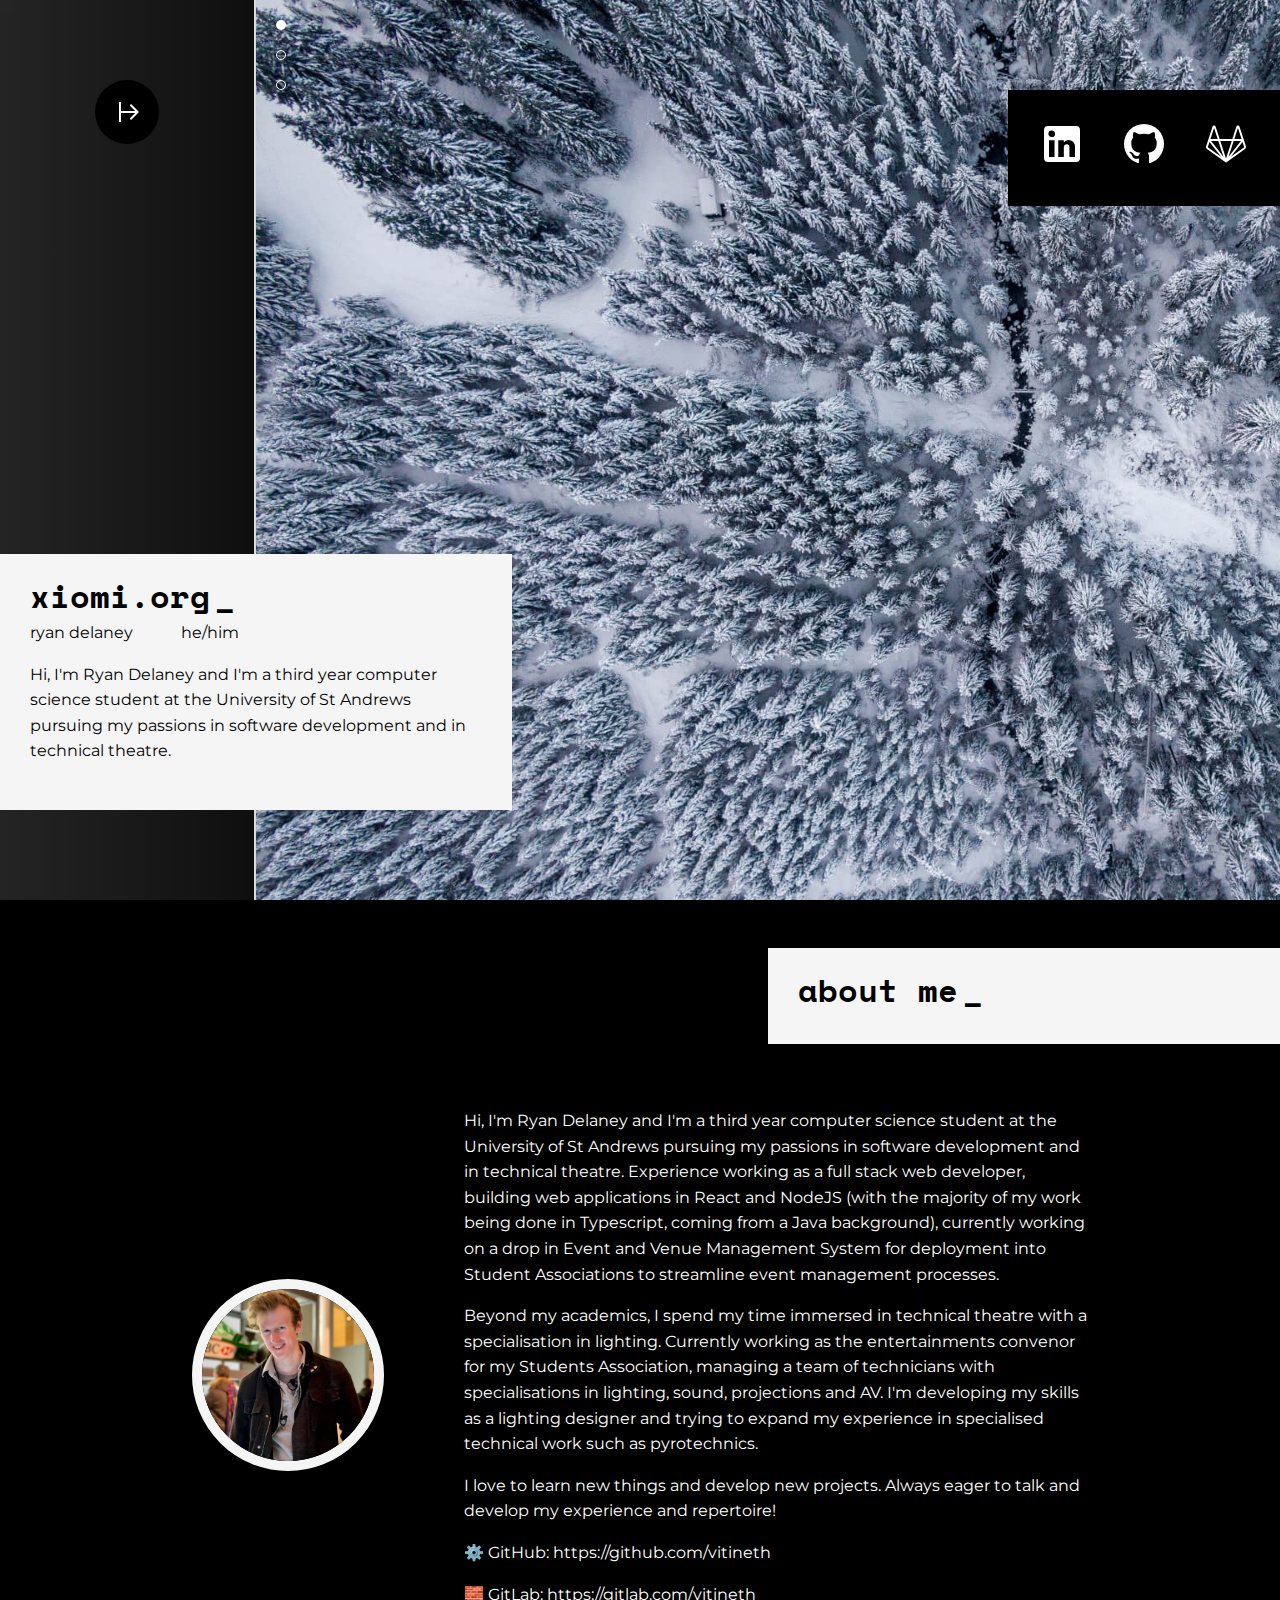
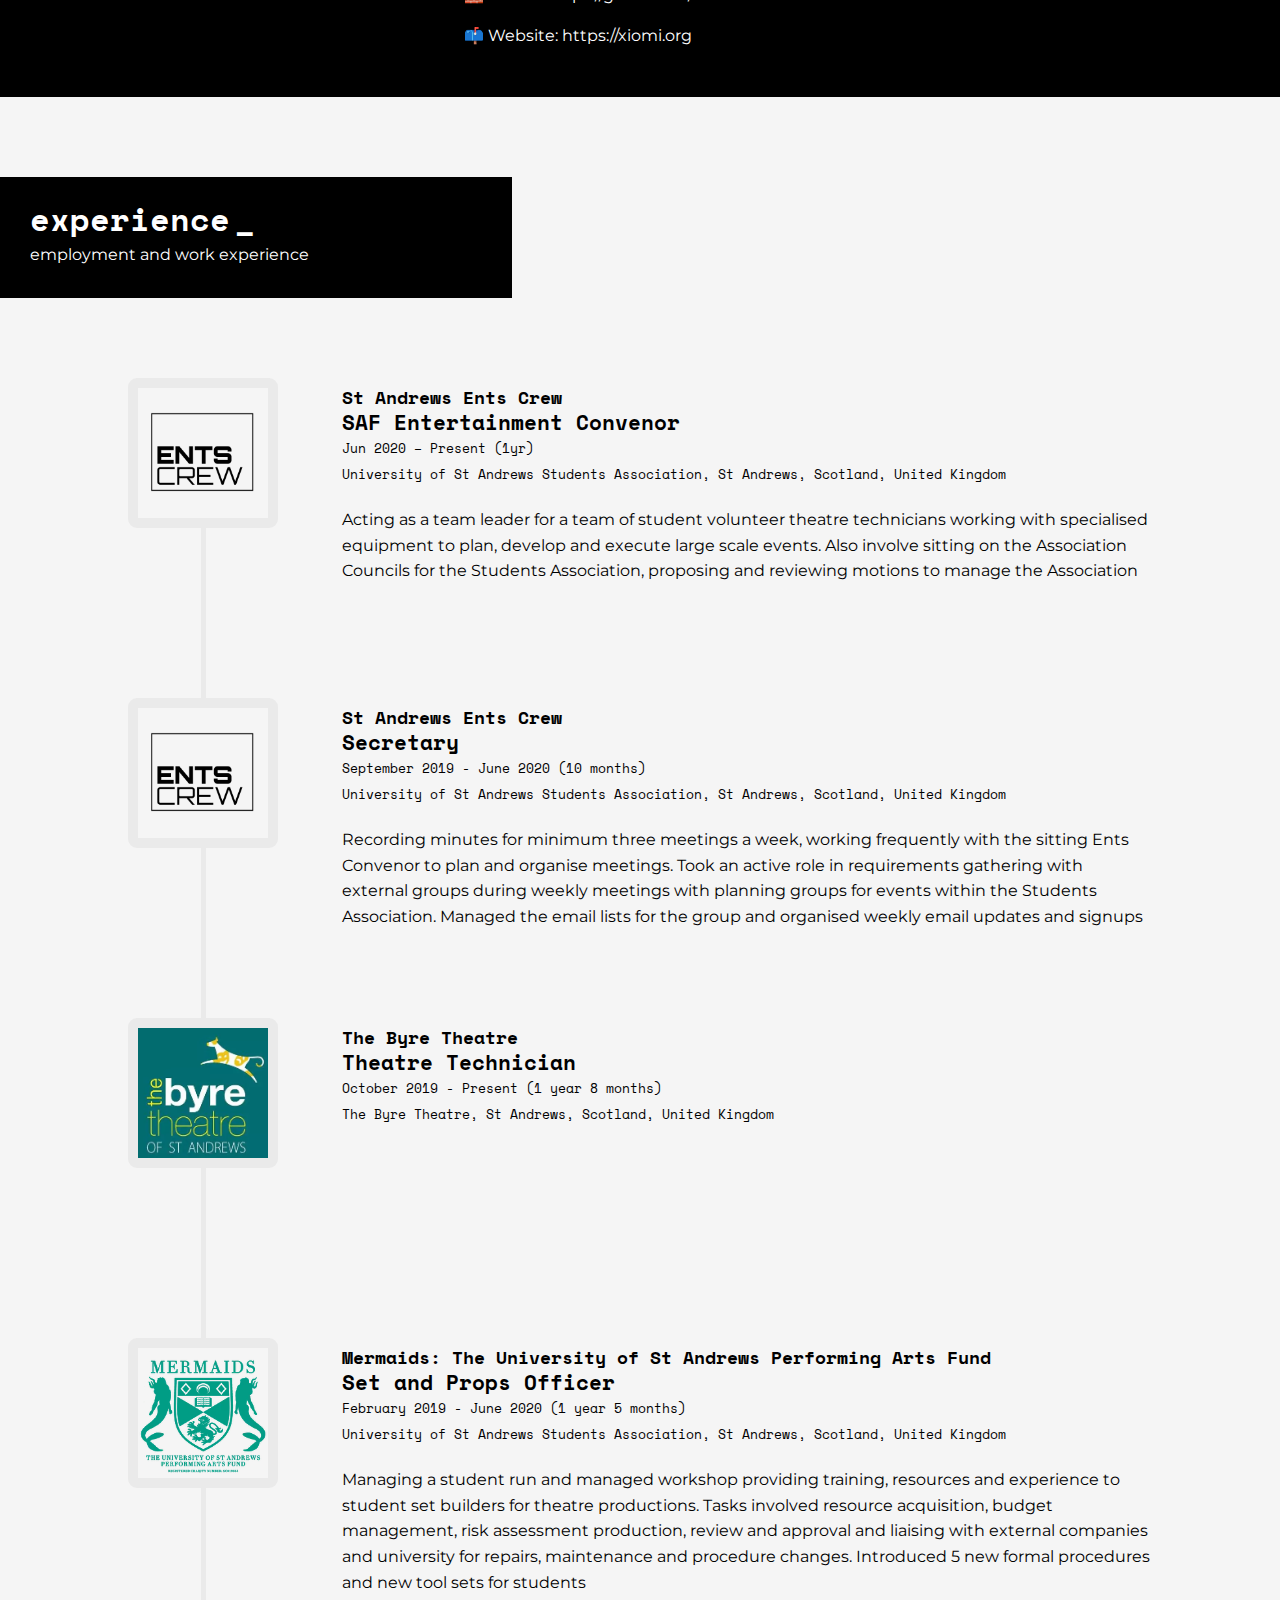
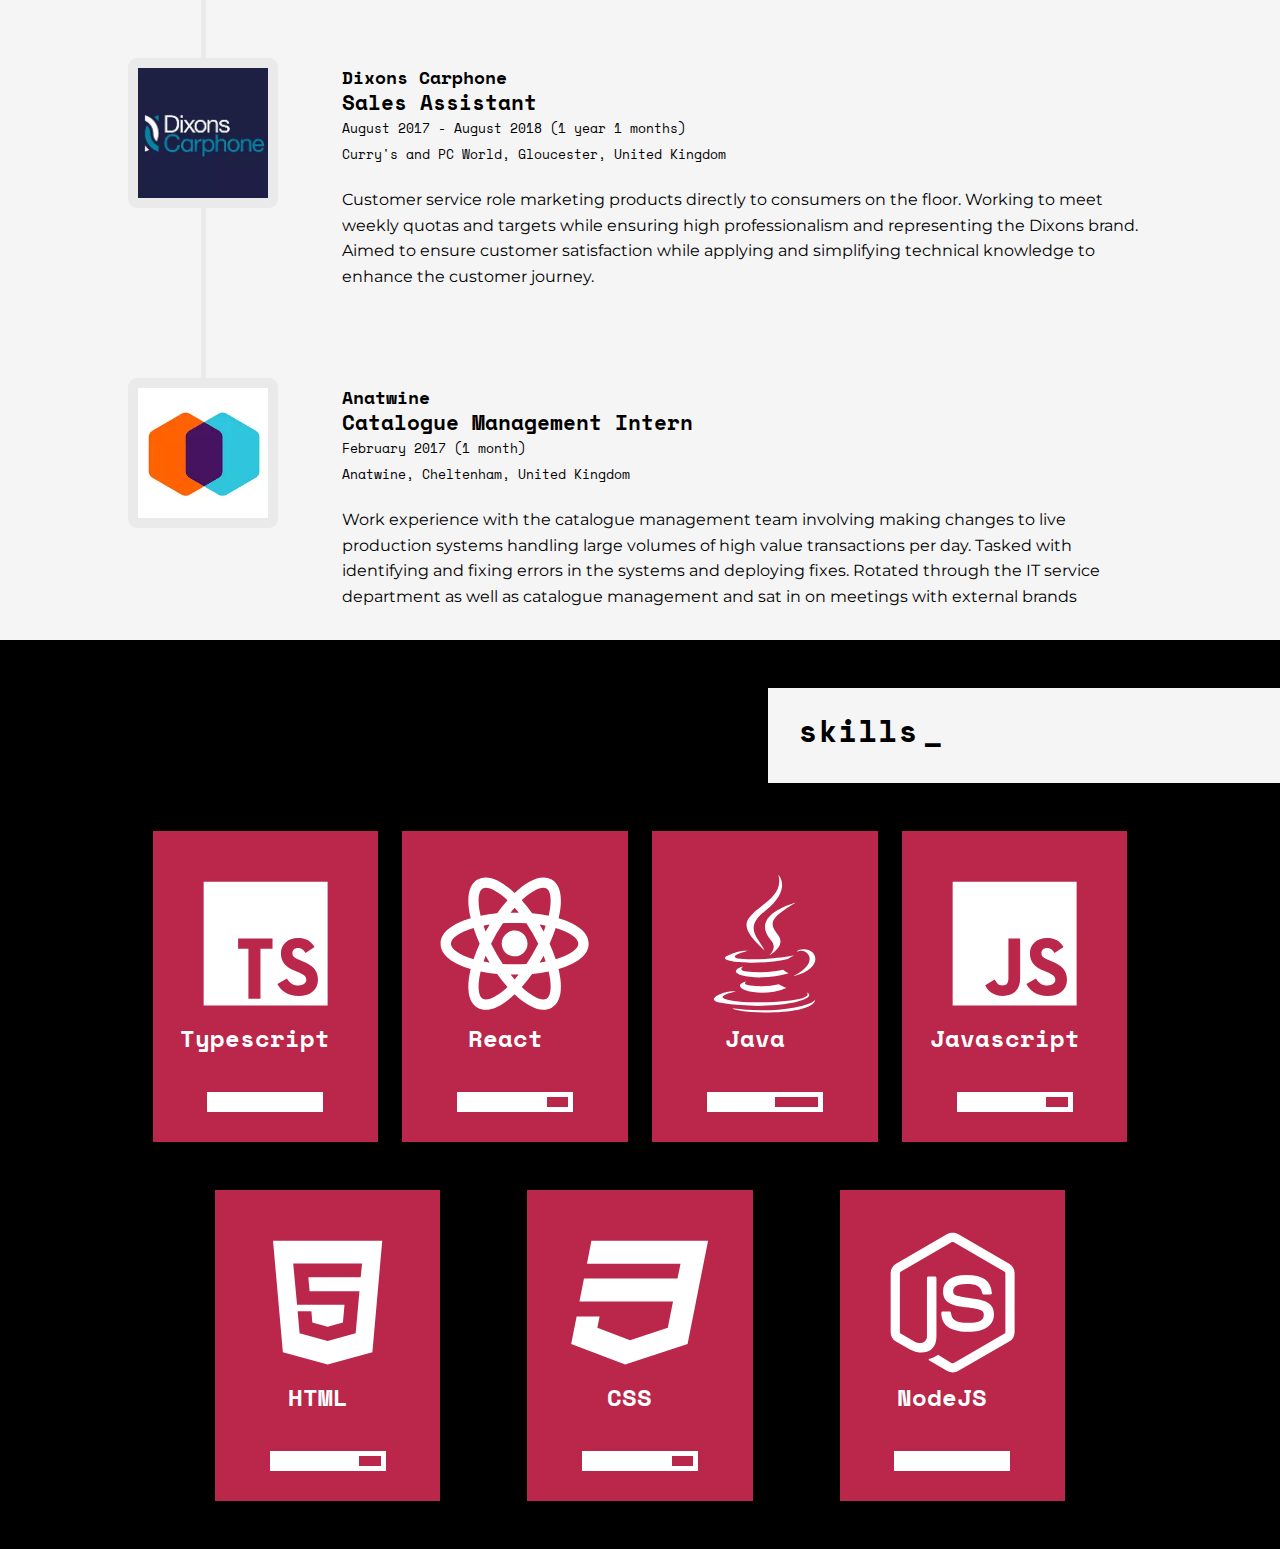
==== commit 14fc0246: "Adding last png->webp change" ====
--- a/index.html
+++ b/index.html
@@ -33,7 +33,7 @@
     <div class="page home">
         <div class="carousel">
             <div class="cards">
-                <div class="card next" data-link="card2" style="background-image: url('img/header-keyboard.png');">
+                <div class="card next" id="primary-card" data-link="card2" style="background-image: url('img/webp/header-keyboard.webp');">
                     <div class="arrow" id="change-back">
                         <svg style="width:24px;height:24px" viewBox="0 0 20 24">
                             <path fill="white"
--- a/css/index.css
+++ b/css/index.css
@@ -4,12 +4,10 @@
   padding: 0;
   font-family: "Montserrat", sans-serif;
   line-height: 160%;
-  background-color: #f5f5f5;
-}
+  background-color: #f5f5f5; }
 
 * {
-  box-sizing: border-box;
-}
+  box-sizing: border-box; }
 
 h1,
 h2,
@@ -18,383 +16,305 @@
 h5,
 h6 {
   font-family: "Space Mono", monospace;
-  margin: 0;
-}
+  margin: 0; }
 
 div.block {
   background-color: #f5f5f5;
   padding: 30px;
-  width: 40%;
-}
-div.block h1 {
-  padding: 0;
-  margin: 0;
-  margin-bottom: 10px;
-}
-div.block .small {
-  display: flex;
-}
-div.block .small > div {
-  margin-right: 3pc;
-}
+  width: 40%; }
+  div.block h1 {
+    padding: 0;
+    margin: 0;
+    margin-bottom: 10px; }
+  div.block .small {
+    display: flex; }
+    div.block .small > div {
+      margin-right: 3pc; }
 
 @keyframes flash {
   0% {
-    color: transparent;
-  }
+    color: transparent; }
   25% {
-    color: inherit;
-  }
+    color: inherit; }
   50% {
-    color: transparent;
-  }
+    color: transparent; }
   75% {
-    color: inherit;
-  }
+    color: inherit; }
   100% {
-    color: transparent;
-  }
-}
+    color: transparent; } }
 span.cursor {
   margin-left: 5px;
   animation-name: flash;
   animation-duration: 2s;
   animation-iteration-count: infinite;
-  animation-timing-function: ease-in-out;
-}
+  animation-timing-function: ease-in-out; }
 
 div.divider {
   background: black;
   color: white;
-  position: relative;
-}
-div.divider > div.block {
-  color: black;
-  position: absolute;
-  right: 0;
-  top: 3pc;
-}
-div.divider > div.content {
-  padding: 12pc 0;
-  padding-bottom: 2pc;
-  width: 70%;
-  margin: 0 auto;
-  display: flex;
-  align-items: center;
-}
-div.divider > div.content img {
-  width: 15vw;
-  height: auto;
-  border-radius: 100%;
-  border: 10px solid #f5f5f5;
-  margin-right: 5pc;
-}
+  position: relative; }
+  div.divider > div.block {
+    color: black;
+    position: absolute;
+    right: 0;
+    top: 3pc; }
+  div.divider > div.content {
+    padding: 12pc 0;
+    padding-bottom: 2pc;
+    width: 70%;
+    margin: 0 auto;
+    display: flex;
+    align-items: center; }
+    div.divider > div.content img, div.divider > div.content picture > img {
+      width: 15vw;
+      height: auto;
+      border-radius: 100%;
+      border: 10px solid #f5f5f5;
+      margin-right: 5pc; }
 
 .page {
-  width: 100%;
-}
-.page.home {
-  position: relative;
-}
-.page.home div.block {
-  position: absolute;
-  bottom: 10%;
-  min-height: 22%;
-  z-index: 3;
-}
-.page.home div.links {
-  background: black;
-  position: absolute;
-  right: 0;
-  top: 10%;
-  display: inline-block;
-  padding: 30px;
-  z-index: 3;
-}
-.page.home div.links a {
-  color: white;
-  text-decoration: none;
-  margin-right: 30px;
-}
-.page.home div.links a:last-child {
-  margin-right: 0;
-}
-.page.home div.links a svg {
-  width: 3pc;
-}
-.page.home .carousel {
-  width: 100%;
-}
-.page.home .carousel .cards {
-  position: relative;
-  width: 100%;
-  height: 100vh;
-  overflow: hidden;
-  display: flex;
-}
-.page.home .carousel .cards .card {
-  height: 100%;
-  background-size: cover;
-  position: relative;
-}
-.page.home .carousel .cards .card .crossfade {
-  position: absolute;
-  background-size: cover;
-  top: 0;
-  left: 0;
-  width: 100%;
-  height: 100%;
-  z-index: 2;
-  opacity: 0;
-}
-.page.home .carousel .cards .card.active {
-  width: 80vw;
-  display: inline-block;
-}
-.page.home .carousel .cards .card.active .dots {
-  position: absolute;
-  top: 20px;
-  left: 20px;
-  z-index: 4;
-}
-.page.home .carousel .cards .card.active .dots .dot {
-  width: 10px;
-  height: 10px;
-  border: 1px solid white;
-  border-radius: 100%;
-  margin-bottom: 20px;
-}
-.page.home .carousel .cards .card.active .dots .dot.active {
-  border-color: transparent;
-  background-color: white;
-}
-.page.home .carousel .cards .card.next {
-  width: 20vw;
-  display: inline-flex;
-  align-items: flex-start;
-  justify-content: center;
-  border-right: 2px solid gainsboro;
-}
-.page.home .carousel .cards .card.next > div.gradient {
-  position: absolute;
-  top: 0;
-  left: 0;
-  width: 100%;
-  height: 100%;
-  z-index: 3;
-  background: linear-gradient(to left, rgba(0, 0, 0, 0.6), transparent);
-}
-.page.home .carousel .cards .card.next > div.arrow {
-  z-index: 10;
-  margin-top: 5pc;
-  background-color: black;
-  padding: 20px;
-  border-radius: 100%;
-  display: flex;
-  align-items: center;
-  justify-content: center;
-  cursor: pointer;
-}
-.page.home .carousel .cards .card.next > div.arrow:hover {
-  background-color: white;
-}
-.page.home .carousel .cards .card.next > div.arrow:hover svg path {
-  fill: black;
-}
-.page.experience div.block {
-  background-color: black;
-  color: white;
-  margin: 5pc 0;
-}
-.page.experience .entry {
-  display: flex;
-  width: 80%;
-  margin: 0 auto;
-  position: relative;
-  min-height: 20pc;
-  padding-bottom: 30px;
-}
-.page.experience .entry:last-child {
-  min-height: unset;
-}
-.page.experience .entry:last-child .line {
-  display: none;
-}
-.page.experience .entry > img {
-  width: 150px;
-  height: 150px;
-  border: 10px solid #eaeaea;
-  border-radius: 6%;
-  margin-right: 4pc;
-  z-index: 1;
-  background: #f5f5f5;
-}
-.page.experience .entry .detail {
-  margin-top: 7px;
-}
-.page.experience .entry .detail > .position {
-  margin-bottom: 20px;
-}
-.page.experience .entry .detail > .position .business,
-.page.experience .entry .detail > .position .position,
-.page.experience .entry .detail > .position .duration,
-.page.experience .entry .detail > .position .location {
-  font-family: "Space Mono", monospace;
-  font-size: 0.8em;
-}
-.page.experience .entry .detail > .position .business {
-  font-weight: bold;
-  font-size: 1.15em;
-}
-.page.experience .entry .detail > .position .position {
-  font-weight: bold;
-  font-size: 1.3em;
-}
-.page.experience .entry .line {
-  position: absolute;
-  height: 100%;
-  width: 5px;
-  background: #eaeaea;
-  z-index: 0;
-  left: calc((150px / 2) - (5px / 2));
-}
-.page.skills {
-  display: flex;
-  flex-direction: column;
-  color: white;
-  background: black;
-}
-.page.skills > div.block {
-  align-self: flex-end;
-  margin: 3pc 0;
-  color: black;
-}
-.page.skills .boxes {
-  display: flex;
-  flex-direction: row;
-  flex-wrap: wrap;
-  justify-content: space-evenly;
-  width: 80%;
-  margin: 0 auto;
-}
-.page.skills .boxes .box {
-  width: 22%;
-  background: #ff6b6b;
-  padding: 30px;
-  display: flex;
-  flex-direction: column;
-  align-items: center;
-  justify-content: center;
-  margin-bottom: 3pc;
-  transition: background 0.5s ease-in-out, color 0.5s ease-in-out;
-}
-.page.skills .boxes .box .cursor {
-  visibility: hidden;
-}
-.page.skills .boxes .box:hover {
-  background: white;
-  color: black;
-}
-.page.skills .boxes .box:hover .cursor {
-  visibility: visible;
-}
-.page.skills .boxes .box:hover .meter {
-  border-color: black;
-}
-.page.skills .boxes .box:hover .meter::after {
-  background: black;
-}
-.page.skills .boxes .box .meter {
-  border: 5px solid;
-  border-color: white;
-  transition: border-color 0.5s ease-in-out;
-  width: 70%;
-  height: 20px;
-  margin-top: 40px;
-  position: relative;
-}
-.page.skills .boxes .box .meter::after {
-  content: "";
-  display: inline-block;
-  height: 100%;
-  top: 0;
-  left: 0;
-  position: absolute;
-  background: white;
-  transition: background 0.5s ease-in-out;
-}
-.page.skills .boxes .box .meter.m0::after {
-  width: calc(20% * 0);
-}
-.page.skills .boxes .box .meter.m1::after {
-  width: calc(20% * 1);
-}
-.page.skills .boxes .box .meter.m2::after {
-  width: calc(20% * 2);
-}
-.page.skills .boxes .box .meter.m3::after {
-  width: calc(20% * 3);
-}
-.page.skills .boxes .box .meter.m4::after {
-  width: calc(20% * 4);
-}
-.page.skills .boxes .box .meter.m5::after {
-  width: calc(20% * 5);
-}
-.page.skills .boxes .box h3 {
-  margin-top: 20px;
-}
+  width: 100%; }
+  .page.home {
+    position: relative; }
+    .page.home div.block {
+      position: absolute;
+      bottom: 10%;
+      min-height: 22%;
+      z-index: 3; }
+    .page.home div.links {
+      background: black;
+      position: absolute;
+      right: 0;
+      top: 10%;
+      display: inline-block;
+      padding: 30px;
+      z-index: 3; }
+      .page.home div.links a {
+        color: white;
+        text-decoration: none;
+        margin-right: 30px; }
+        .page.home div.links a:last-child {
+          margin-right: 0; }
+        .page.home div.links a svg {
+          width: 3pc; }
+    .page.home .carousel {
+      width: 100%; }
+      .page.home .carousel .cards {
+        position: relative;
+        width: 100%;
+        height: 100vh;
+        overflow: hidden;
+        display: flex; }
+        .page.home .carousel .cards .card {
+          height: 100%;
+          background-size: cover;
+          position: relative; }
+          .page.home .carousel .cards .card .crossfade {
+            position: absolute;
+            background-size: cover;
+            top: 0;
+            left: 0;
+            width: 100%;
+            height: 100%;
+            z-index: 2;
+            opacity: 0; }
+          .page.home .carousel .cards .card.active {
+            width: 80vw;
+            display: inline-block; }
+            .page.home .carousel .cards .card.active .dots {
+              position: absolute;
+              top: 20px;
+              left: 20px;
+              z-index: 4; }
+              .page.home .carousel .cards .card.active .dots .dot {
+                width: 10px;
+                height: 10px;
+                border: 1px solid white;
+                border-radius: 100%;
+                margin-bottom: 20px; }
+                .page.home .carousel .cards .card.active .dots .dot.active {
+                  border-color: transparent;
+                  background-color: white; }
+          .page.home .carousel .cards .card.next {
+            width: 20vw;
+            display: inline-flex;
+            align-items: flex-start;
+            justify-content: center;
+            border-right: 2px solid gainsboro; }
+            .page.home .carousel .cards .card.next > div.gradient {
+              position: absolute;
+              top: 0;
+              left: 0;
+              width: 100%;
+              height: 100%;
+              z-index: 3;
+              background: linear-gradient(to left, rgba(0, 0, 0, 0.6), transparent); }
+            .page.home .carousel .cards .card.next > div.arrow {
+              z-index: 10;
+              margin-top: 5pc;
+              background-color: black;
+              padding: 20px;
+              border-radius: 100%;
+              display: flex;
+              align-items: center;
+              justify-content: center;
+              cursor: pointer; }
+              .page.home .carousel .cards .card.next > div.arrow:hover {
+                background-color: white; }
+                .page.home .carousel .cards .card.next > div.arrow:hover svg path {
+                  fill: black; }
+  .page.experience div.block {
+    background-color: black;
+    color: white;
+    margin: 5pc 0; }
+  .page.experience .entry {
+    display: flex;
+    width: 80%;
+    margin: 0 auto;
+    position: relative;
+    min-height: 20pc;
+    padding-bottom: 30px; }
+    .page.experience .entry:last-child {
+      min-height: unset; }
+      .page.experience .entry:last-child .line {
+        display: none; }
+    .page.experience .entry picture {
+      z-index: 1; }
+    .page.experience .entry > img, .page.experience .entry > picture > img {
+      width: 150px;
+      height: 150px;
+      border: 10px solid #eaeaea;
+      border-radius: 6%;
+      margin-right: 4pc;
+      z-index: 1;
+      background: #f5f5f5; }
+    .page.experience .entry .detail {
+      margin-top: 7px; }
+      .page.experience .entry .detail > .position {
+        margin-bottom: 20px; }
+        .page.experience .entry .detail > .position .business,
+        .page.experience .entry .detail > .position .position,
+        .page.experience .entry .detail > .position .duration,
+        .page.experience .entry .detail > .position .location {
+          font-family: "Space Mono", monospace;
+          font-size: 0.8em; }
+        .page.experience .entry .detail > .position .business {
+          font-weight: bold;
+          font-size: 1.15em; }
+        .page.experience .entry .detail > .position .position {
+          font-weight: bold;
+          font-size: 1.3em; }
+    .page.experience .entry .line {
+      position: absolute;
+      height: 100%;
+      width: 5px;
+      background: #eaeaea;
+      z-index: 0;
+      left: calc((150px / 2) - (5px / 2)); }
+  .page.skills {
+    display: flex;
+    flex-direction: column;
+    color: white;
+    background: black; }
+    .page.skills > div.block {
+      align-self: flex-end;
+      margin: 3pc 0;
+      color: black; }
+    .page.skills .boxes {
+      display: flex;
+      flex-direction: row;
+      flex-wrap: wrap;
+      justify-content: space-evenly;
+      width: 80%;
+      margin: 0 auto; }
+      .page.skills .boxes .box {
+        width: 22%;
+        background: #BA274A;
+        padding: 30px;
+        display: flex;
+        flex-direction: column;
+        align-items: center;
+        justify-content: center;
+        margin-bottom: 3pc;
+        transition: background 0.5s ease-in-out, color 0.5s ease-in-out; }
+        .page.skills .boxes .box .cursor {
+          visibility: hidden; }
+        .page.skills .boxes .box:hover {
+          background: white;
+          color: black; }
+          .page.skills .boxes .box:hover .cursor {
+            visibility: visible; }
+          .page.skills .boxes .box:hover .meter {
+            border-color: black; }
+            .page.skills .boxes .box:hover .meter::after {
+              background: black; }
+        .page.skills .boxes .box .meter {
+          border: 5px solid;
+          border-color: white;
+          transition: border-color 0.5s ease-in-out;
+          width: 70%;
+          height: 20px;
+          margin-top: 40px;
+          position: relative; }
+          .page.skills .boxes .box .meter::after {
+            content: "";
+            display: inline-block;
+            height: 100%;
+            top: 0;
+            left: 0;
+            position: absolute;
+            background: white;
+            transition: background 0.5s ease-in-out; }
+          .page.skills .boxes .box .meter.m0::after {
+            width: calc(20% * 0); }
+          .page.skills .boxes .box .meter.m1::after {
+            width: calc(20% * 1); }
+          .page.skills .boxes .box .meter.m2::after {
+            width: calc(20% * 2); }
+          .page.skills .boxes .box .meter.m3::after {
+            width: calc(20% * 3); }
+          .page.skills .boxes .box .meter.m4::after {
+            width: calc(20% * 4); }
+          .page.skills .boxes .box .meter.m5::after {
+            width: calc(20% * 5); }
+        .page.skills .boxes .box h3 {
+          margin-top: 20px; }
 
 @media screen and (max-width: 900px) {
   .page.skills .boxes .box {
-    width: 30%;
-  }
-}
+    width: 30%; } }
 @media screen and (max-width: 635px) {
   .page.skills .boxes .box {
-    width: 47%;
-  }
+    width: 47%; }
 
   div.divider > div.content {
-    flex-direction: column;
-  }
-  div.divider > div.content img {
-    margin: 0;
-    width: 30vw;
-    margin-bottom: 20px;
-  }
-
-  .page.experience .entry img {
+    flex-direction: column; }
+    div.divider > div.content img, div.divider > div.content picture, div.divider > div.content picture > img {
+      margin: 0;
+      width: 30vw;
+      margin-bottom: 20px; }
+
+  .page.experience .entry img, .page.experience .entry picture, .page.experience .entry picture > img {
     width: 75px;
     height: 75px;
-    border-width: 5px;
-  }
+    border-width: 5px; }
   .page.experience .entry .line {
-    left: calc((75px / 2) - (5px / 2));
-  }
+    left: calc((75px / 2) - (5px / 2)); }
 
   div.block {
-    width: 100%;
-  }
-}
+    width: 100%; } }
 @media screen and (max-width: 400px) {
   .page.skills .boxes .box {
-    width: 95%;
-  }
-}
+    width: 95%; } }
 @media screen and (max-width: 360px) {
   .page.experience .entry {
     flex-direction: column;
-    align-items: center;
-  }
-  .page.experience .entry img {
-    margin: 0;
-    width: 150px;
-    height: 150px;
-  }
-  .page.experience .entry .line {
-    display: none;
-  }
-}
+    align-items: center; }
+    .page.experience .entry img, .page.experience .entry picture {
+      margin: 0;
+      width: 150px;
+      height: 150px; }
+    .page.experience .entry .line {
+      display: none; } }
 
 /*# sourceMappingURL=index.css.map */
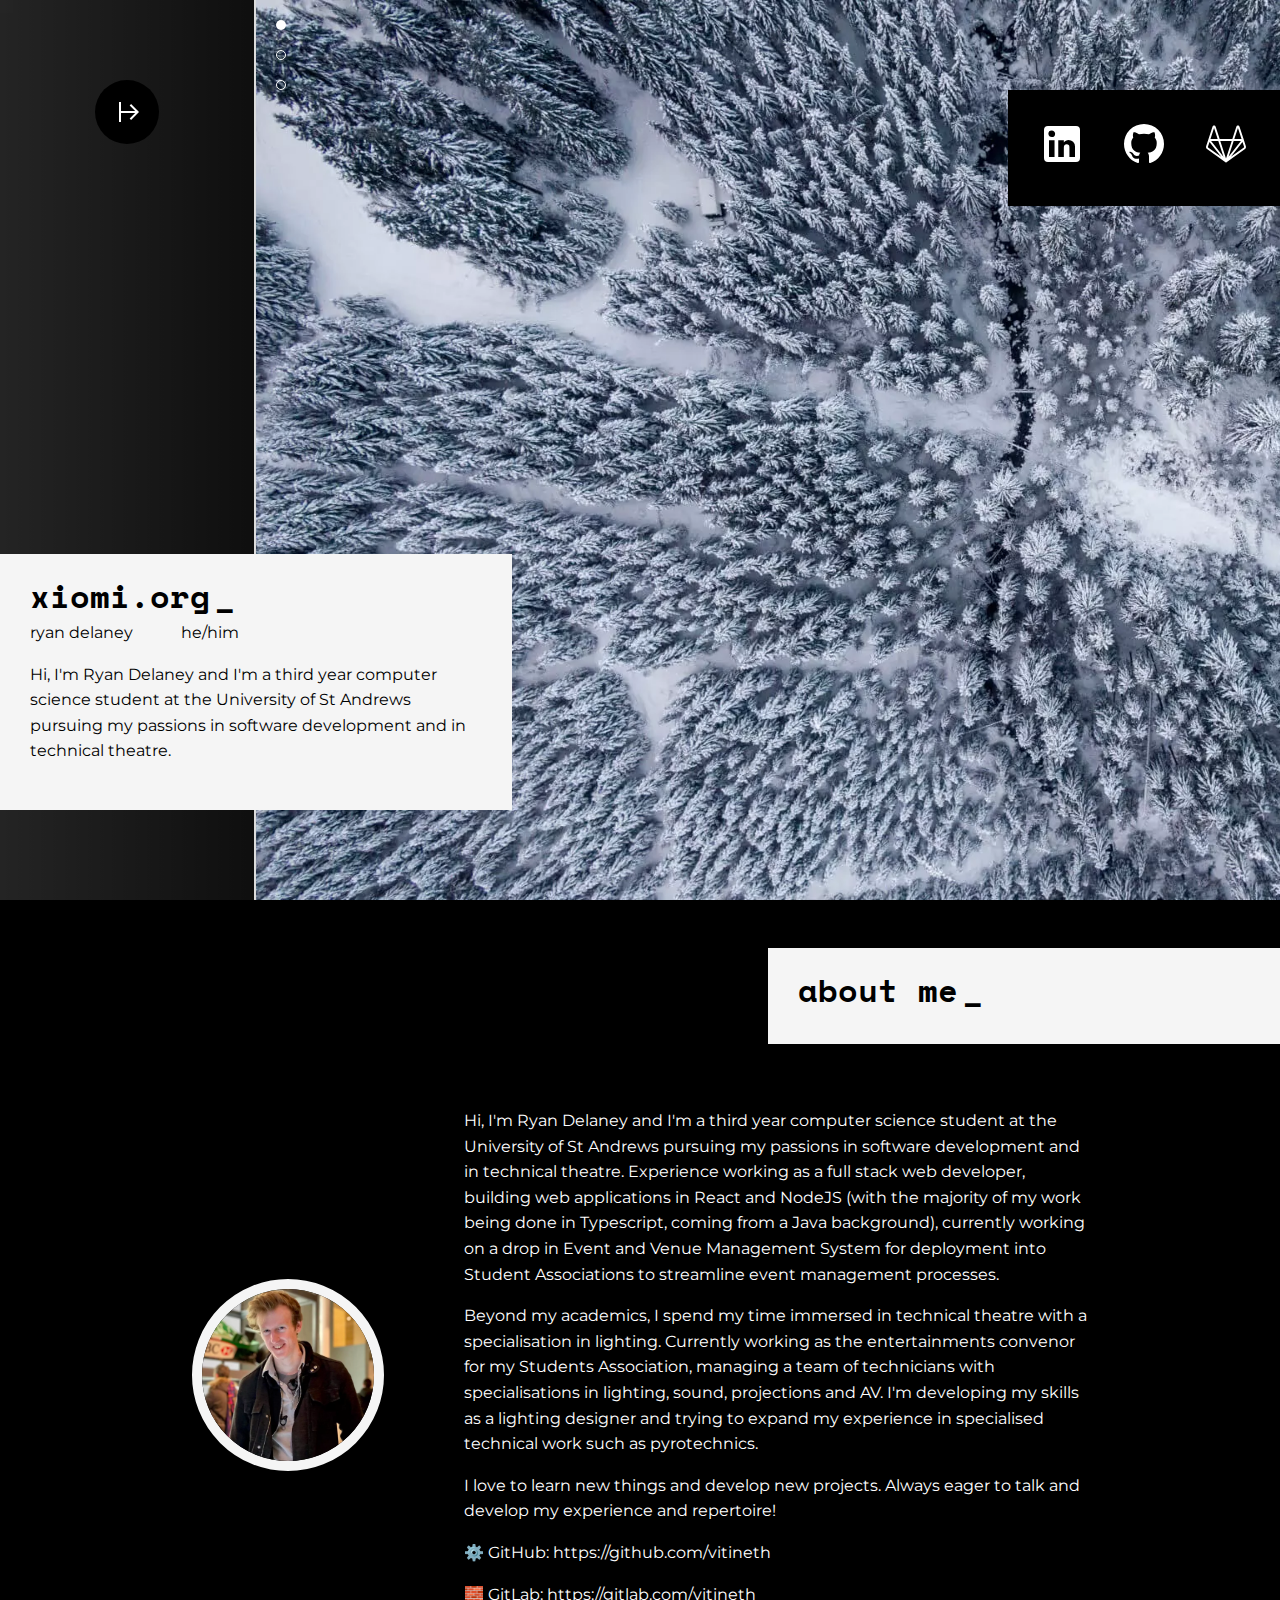
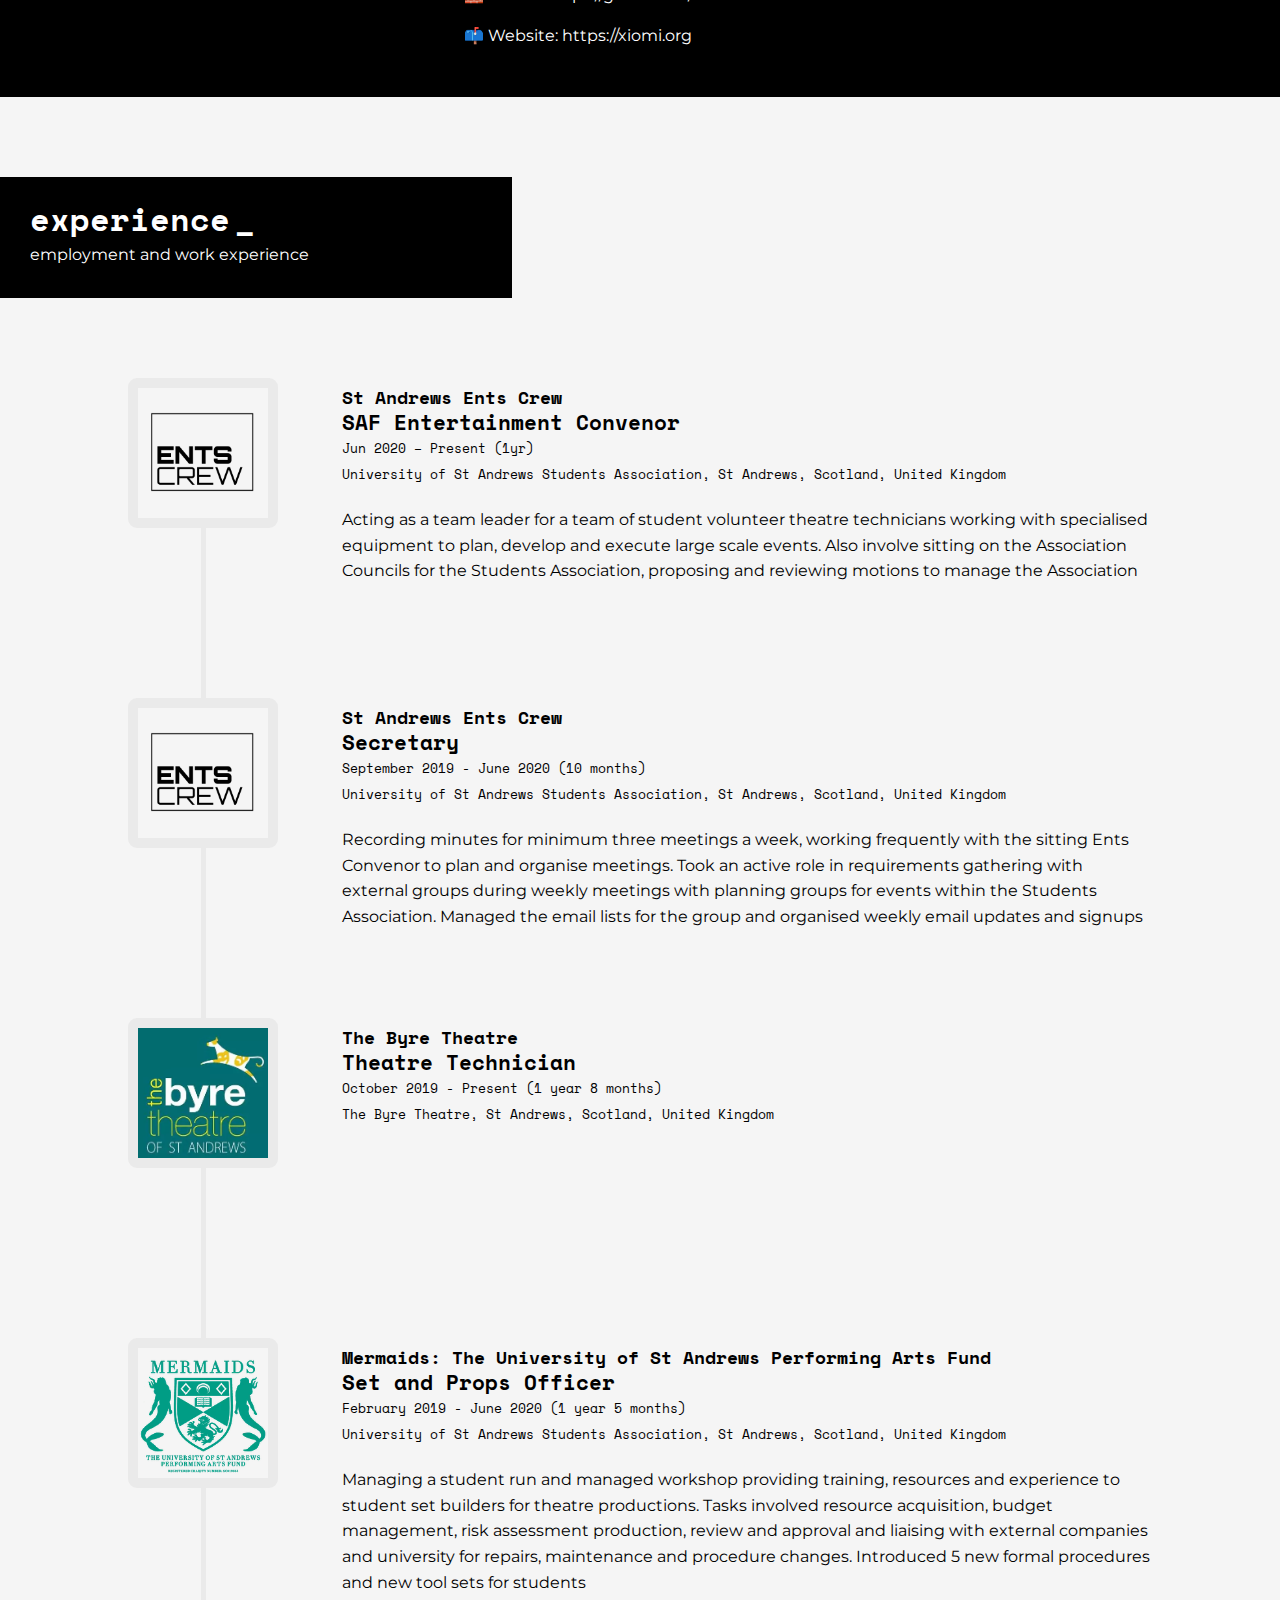
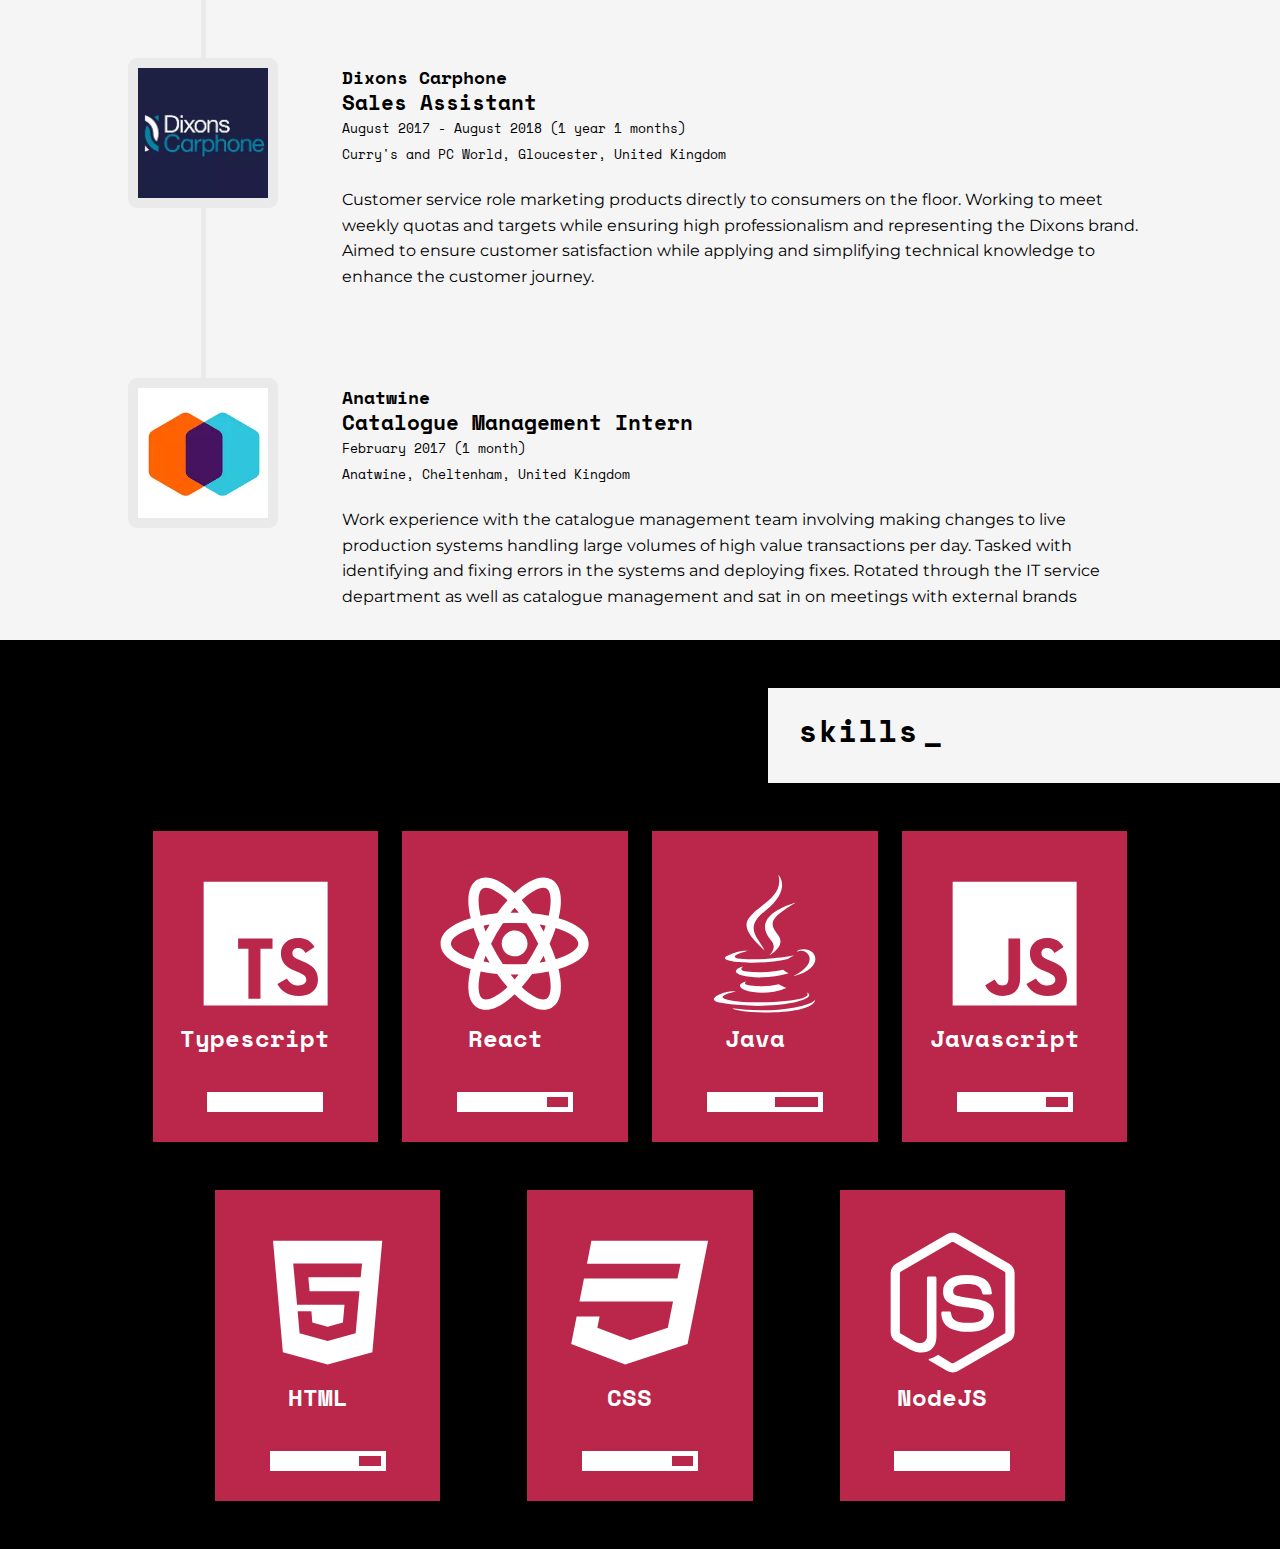
==== commit 23ca3be2: "Fixing header images and profile sizes" ====
--- a/index.html
+++ b/index.html
@@ -43,7 +43,7 @@
                     <div class="gradient"></div>
                     <div class="crossfade"></div>
                 </div>
-                <div class="card active" data-link="card1" style="background-image: url('img/header-winter.jpg');">
+                <div class="card active" id="p2-card" data-link="card1" style="background-image: url('img/webp/header-winter.webp');">
                     <div class="crossfade"></div>
                     <div class="dots">
                         <div class="dot active" data-link="card1"></div>
@@ -94,7 +94,7 @@
                 <source srcset="img/webp/profile.webp" type="image/webp">
                 <source srcset="img/profile.png" type="image/png"> 
 
-                <img src="img/profile.png" alt="Profile Picture: picture of a male smiling with blonde hair in warm orange lighting, black coat and gray shirt" />
+                <img src="img/profile.png" width="150" height="150" alt="Profile Picture: picture of a male smiling with blonde hair in warm orange lighting, black coat and gray shirt" />
             </picture>
             <div class="right">
                 <p>
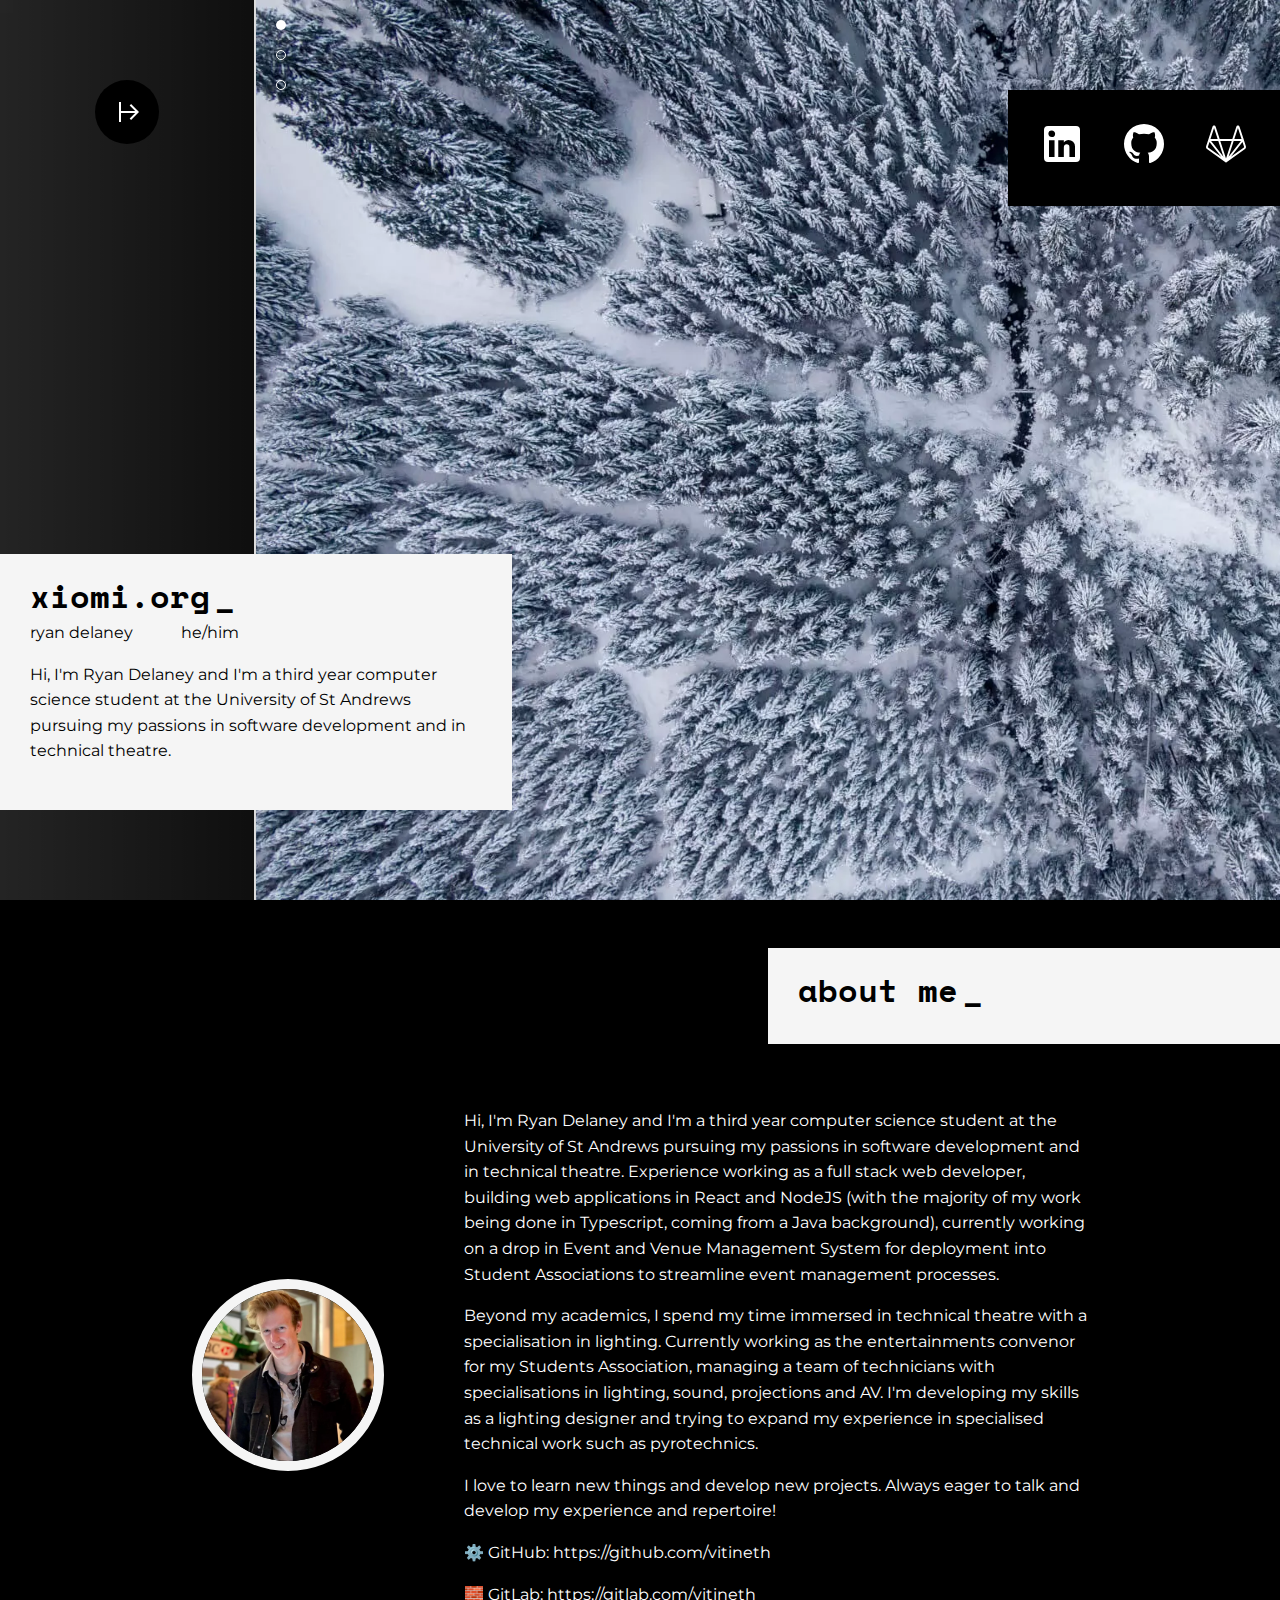
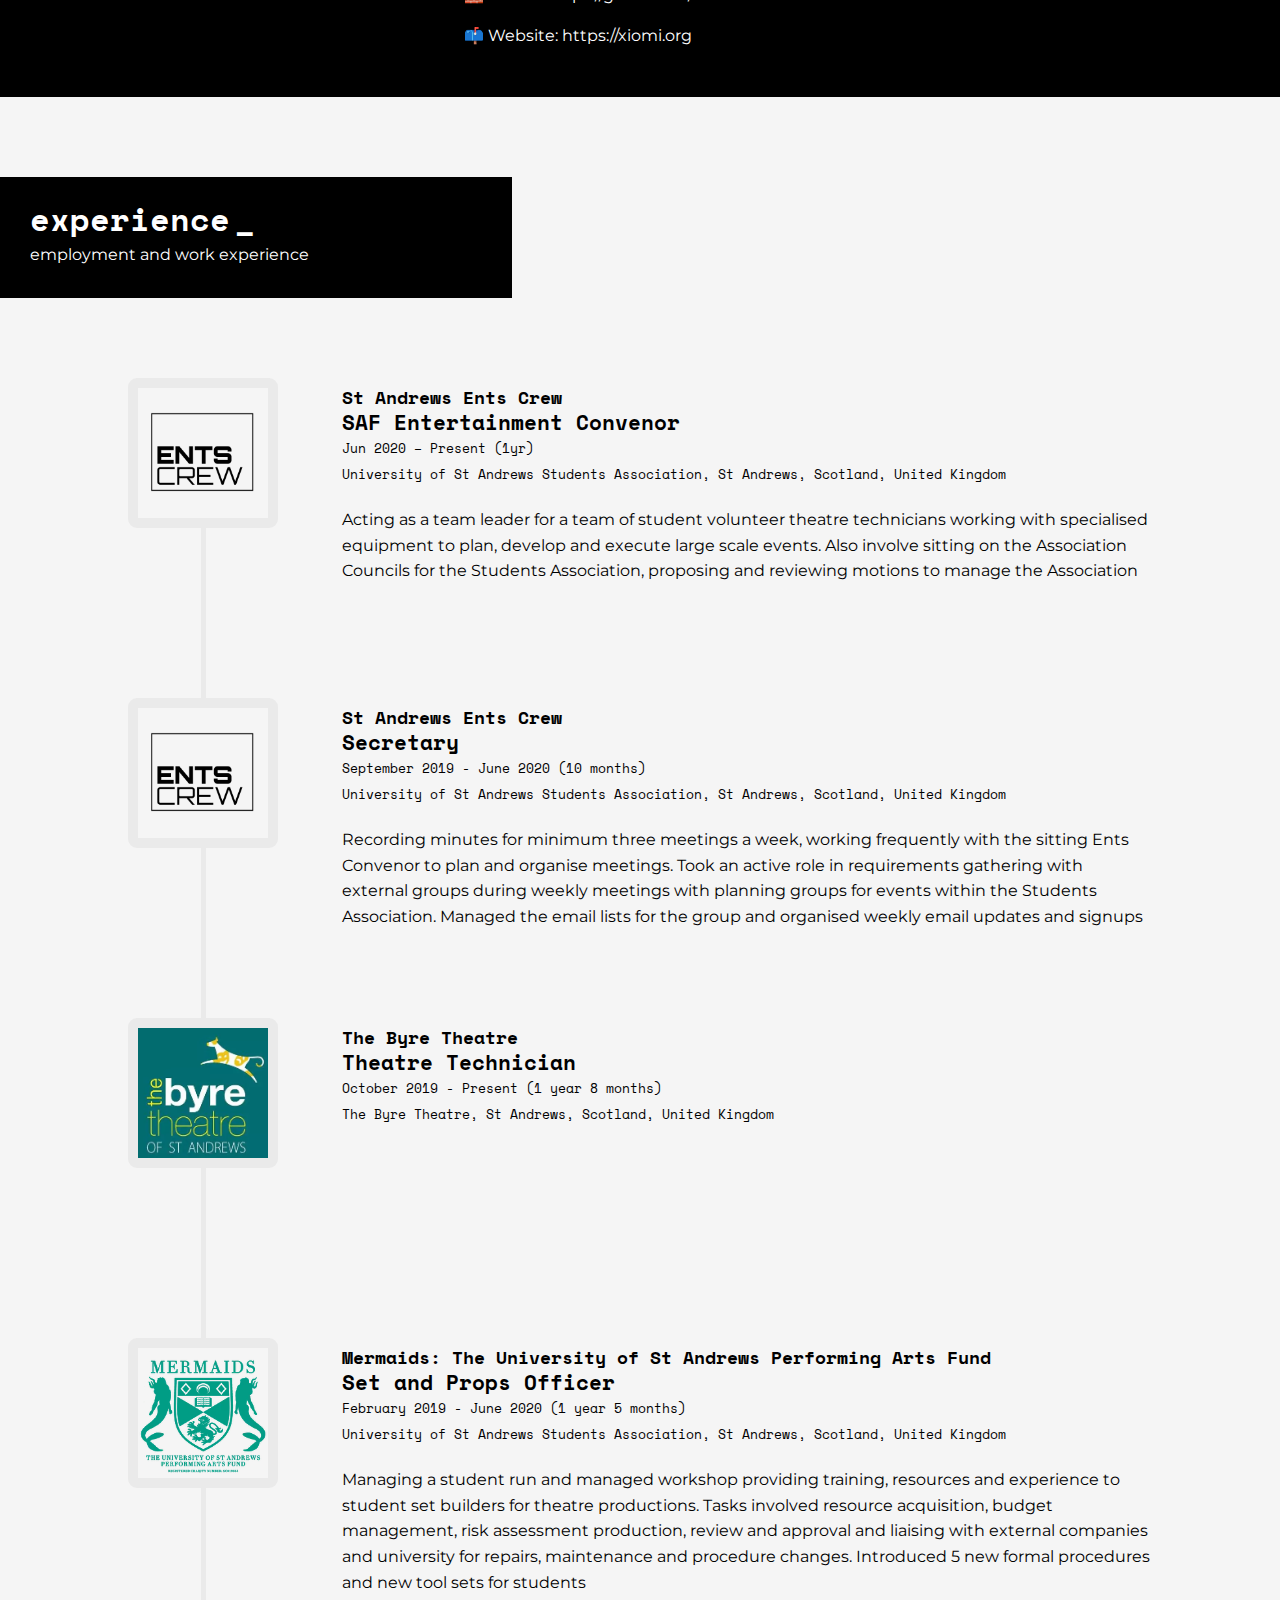
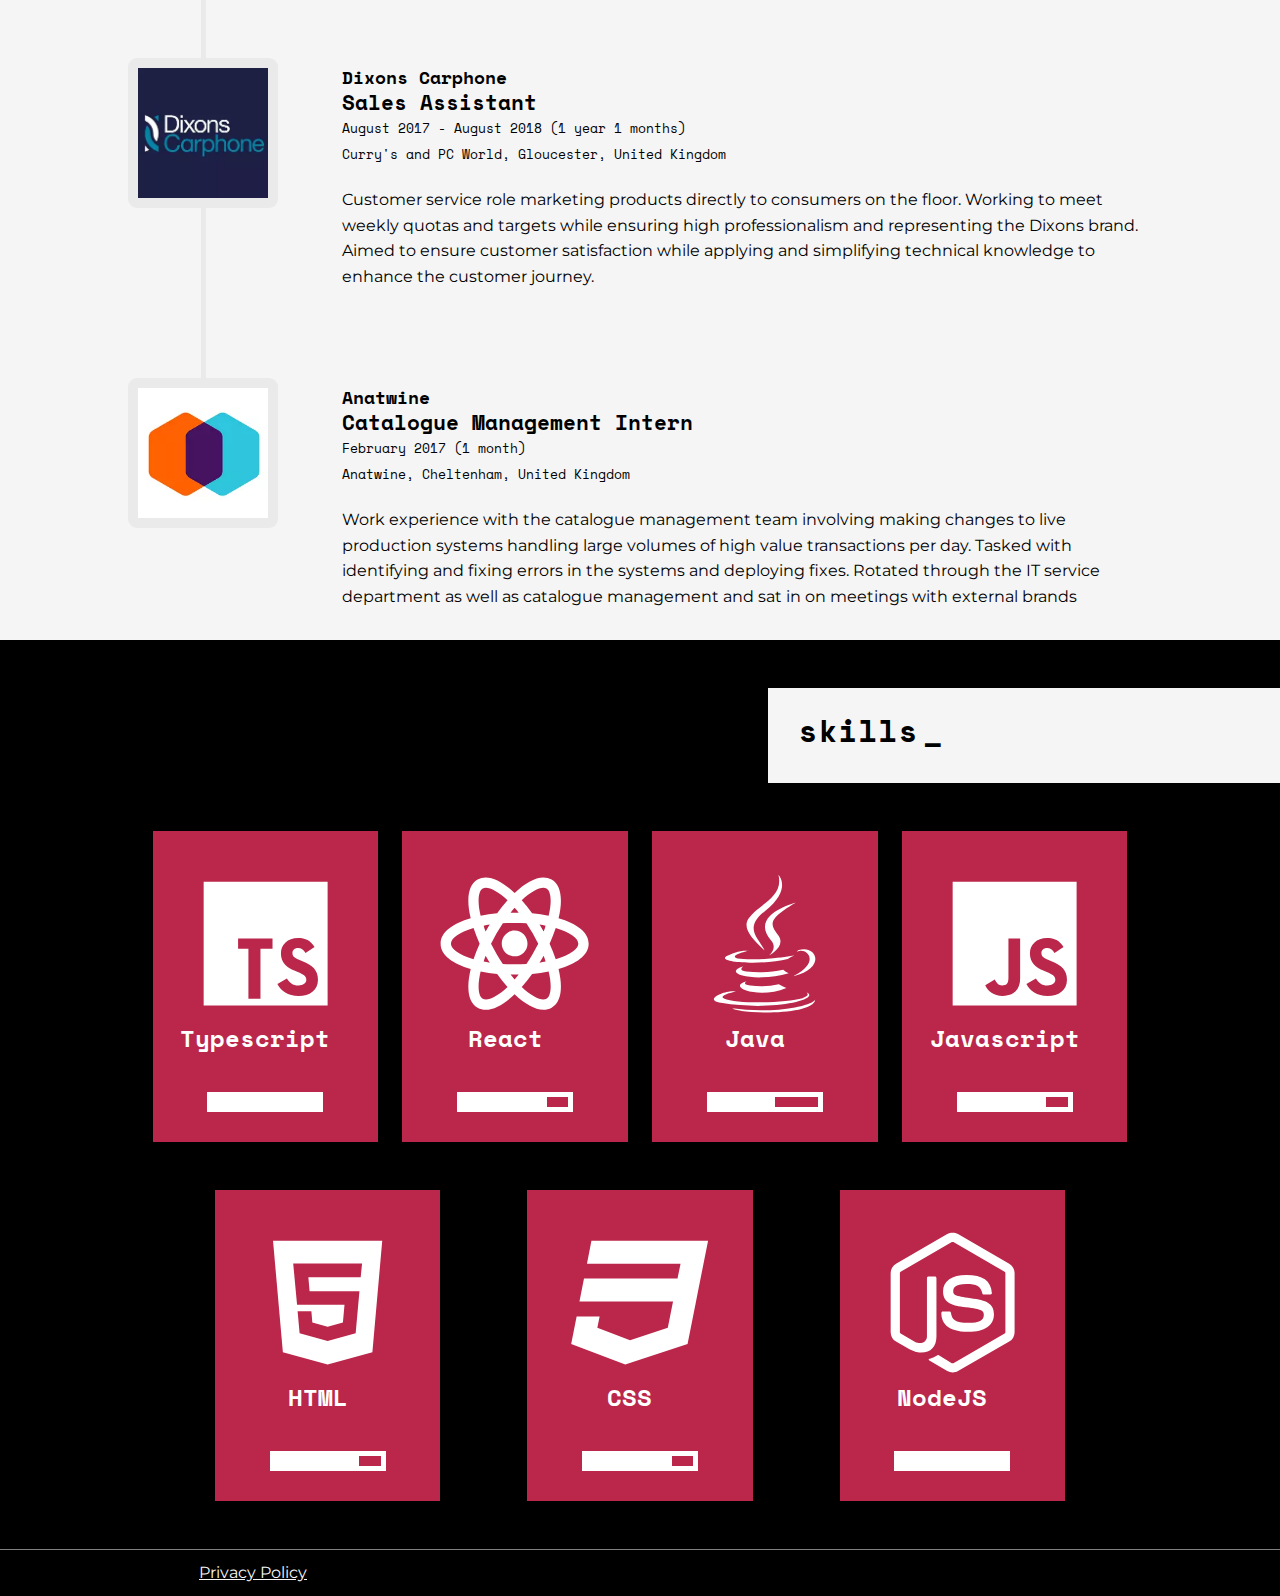
==== commit b3e763f0: "Asynchronously loading fonts and adding privacy link" ====
--- a/index.html
+++ b/index.html
@@ -7,8 +7,9 @@
     <meta name="viewport" content="width=device-width, initial-scale=1">
     <link rel="stylesheet" href="css/index.css" />
     <link rel="preconnect" href="https://fonts.gstatic.com">
-    <link href="https://fonts.googleapis.com/css2?family=Montserrat&family=Space+Mono:wght@400;700&display=swap"
-        rel="stylesheet">
+
+    <link rel="preload" href="https://fonts.googleapis.com/css2?family=Montserrat&family=Space+Mono:wght@400;700&display=swap" as="style" onload="this.onload=null;this.rel='stylesheet'">
+    <noscript><link rel="stylesheet" href="https://fonts.googleapis.com/css2?family=Montserrat&family=Space+Mono:wght@400;700&display=swap"></noscript>
 
     <meta name="description"
         content="The landing page for xiomi.org, containing internal links to services and outbound links to externally provided systems and resources">
@@ -343,6 +344,12 @@
         </div>
     </div>
 
+    <footer>
+        <div class="content">
+            <a href="/privacy">Privacy Policy</a>
+        </div>
+    </footer>
+
     <script src="js/index.js" defer></script>
 </body>
 
--- a/css/index.css
+++ b/css/index.css
@@ -280,6 +280,43 @@
         .page.skills .boxes .box h3 {
           margin-top: 20px; }
 
+footer {
+  padding: 10px;
+  background: black;
+  border-top: 1px solid gray; }
+  footer .content {
+    width: 70%;
+    margin: 0 auto; }
+    footer .content a {
+      color: #f5f5f5; }
+
+.privacy nav {
+  width: 100%;
+  height: 4pc;
+  background: black;
+  position: fixed;
+  color: #f5f5f5;
+  display: flex;
+  align-items: center;
+  padding: 0 2pc;
+  top: 0;
+  left: 0; }
+  .privacy nav .title {
+    margin-left: 5pc;
+    font-size: 130%; }
+  .privacy nav .spacer {
+    flex-grow: 1; }
+  .privacy nav .links {
+    margin-right: 3pc; }
+    .privacy nav .links a {
+      color: #f5f5f5; }
+.privacy .container {
+  margin-top: 7pc !important; }
+.privacy .block.header {
+  background-color: #BA274A;
+  color: white;
+  width: 100%; }
+
 @media screen and (max-width: 900px) {
   .page.skills .boxes .box {
     width: 30%; } }
